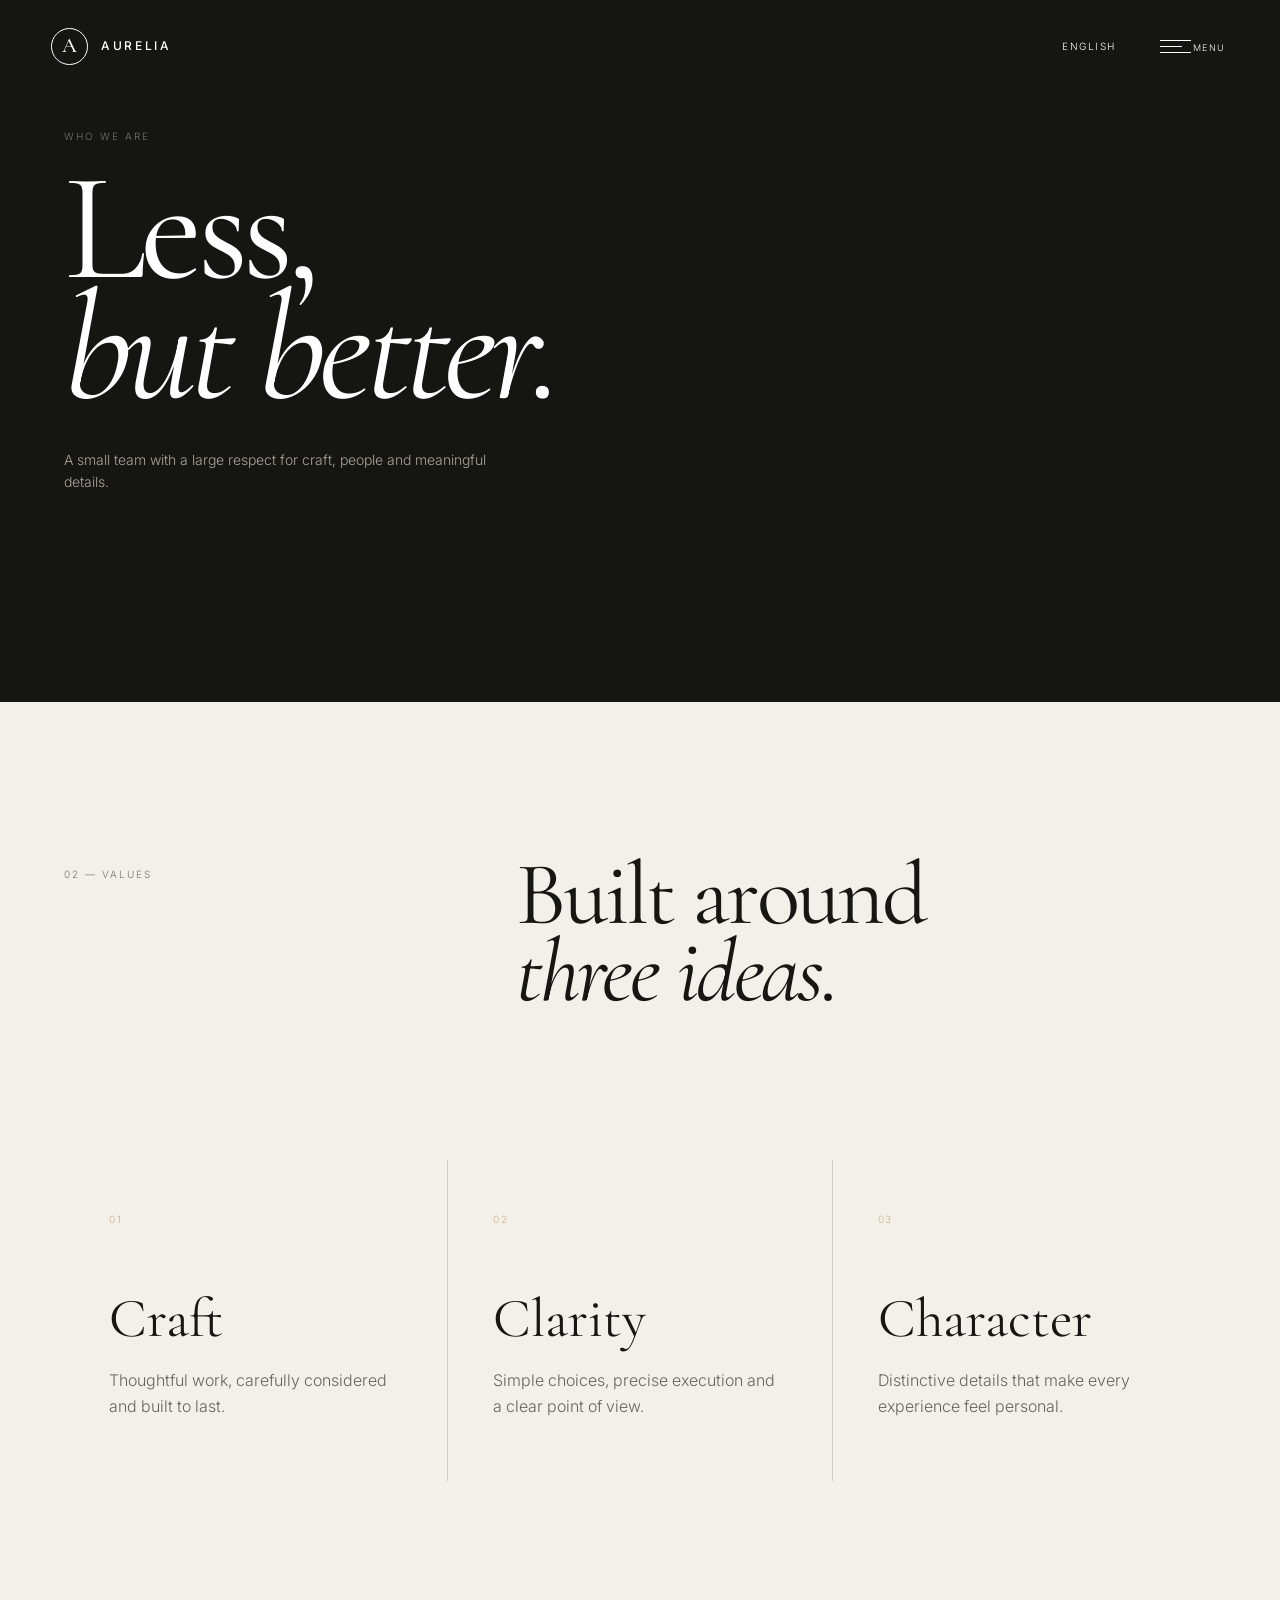
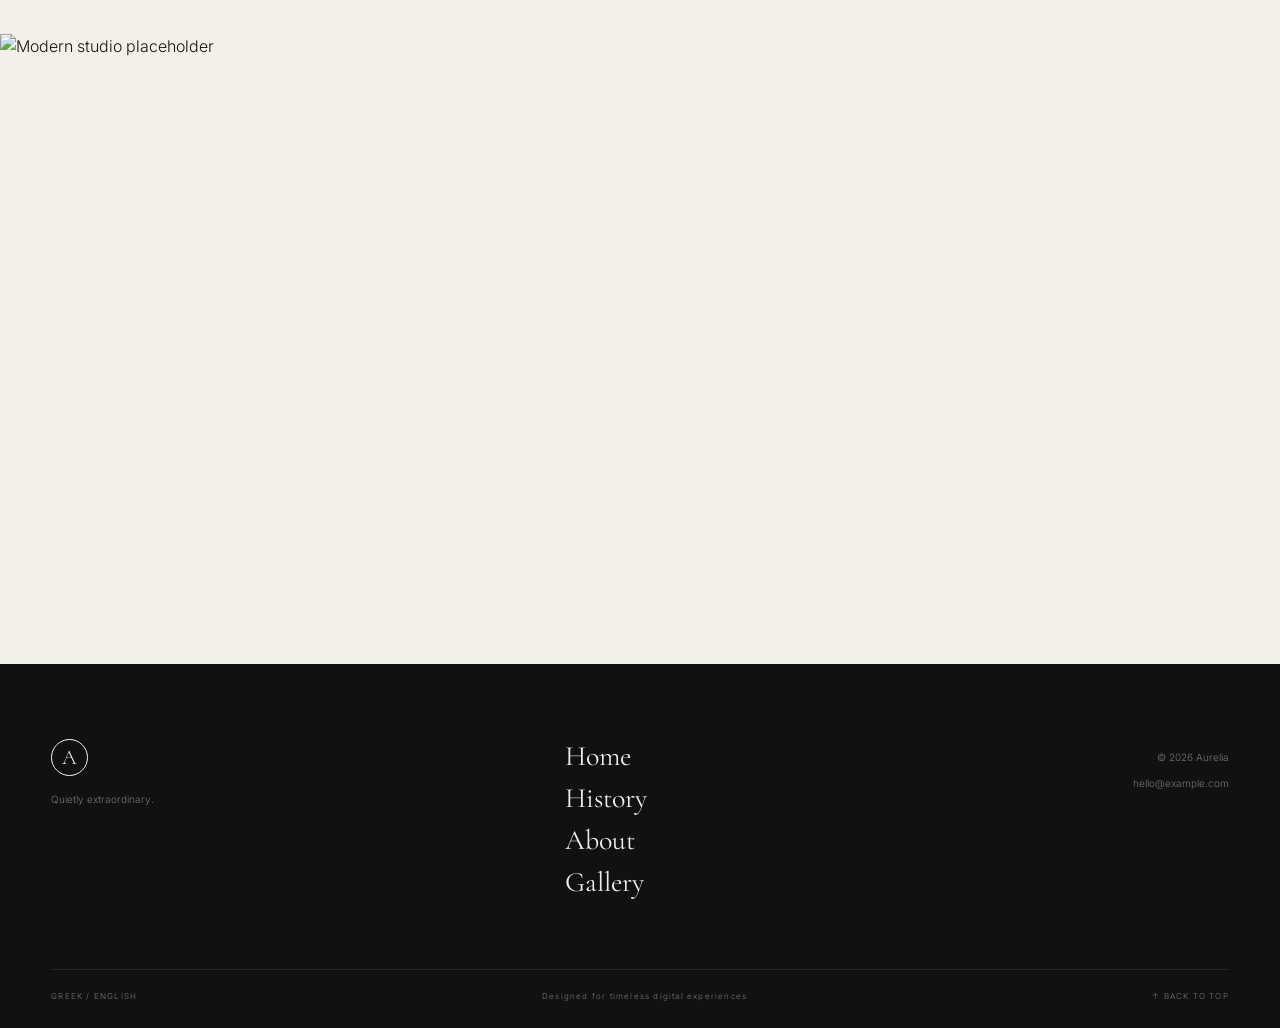
==== about.html @ 63023367 "aa" ====
<!DOCTYPE html>
<html lang="en">
<head>
<meta charset="UTF-8"><meta name="viewport" content="width=device-width, initial-scale=1.0">
<title>Aurelia — About</title>
<link rel="preconnect" href="https://fonts.googleapis.com"><link rel="preconnect" href="https://fonts.gstatic.com" crossorigin>
<link href="https://fonts.googleapis.com/css2?family=Cormorant+Garamond:wght@400;500;600&family=Inter:wght@300;400;500;600&display=swap" rel="stylesheet">
<link rel="stylesheet" href="assets/css/style.css">
</head>
<body>
<header class="site-header"><a class="brand" href="index.html"><span class="brand-mark">A</span><span class="brand-name">AURELIA</span></a><div class="header-actions"><button class="language-switch" type="button"><span>ENGLISH</span><span>ΕΛΛΗΝΙΚΑ</span></button><button class="menu-toggle" type="button" aria-expanded="false" aria-controls="site-menu"><span></span><span></span><span></span><em>MENU</em></button></div></header>
<nav class="site-menu" id="site-menu" aria-hidden="true"><div class="menu-inner"><p class="menu-eyebrow">Explore Aurelia</p><a class="menu-link" href="index.html"><span>01</span>Home</a><a class="menu-link" href="history.html"><span>02</span>History</a><a class="menu-link active" href="about.html"><span>03</span>About</a><a class="menu-link" href="gallery.html"><span>04</span>Gallery</a></div></nav>
<main>
<section class="page-hero section-dark"><div class="container reveal"><p class="eyebrow">WHO WE ARE</p><h1>Less,<br><i>but better.</i></h1><p class="hero-copy">A small team with a large respect for craft, people and meaningful details.</p></div></section>
<section class="about-grid section-light"><div class="container"><div class="split reveal"><p class="section-number">02 — VALUES</p><div><h2>Built around<br><i>three ideas.</i></h2></div></div><div class="value-grid"><article class="value-card reveal"><span>01</span><h3>Craft</h3><p>Thoughtful work, carefully considered and built to last.</p></article><article class="value-card reveal"><span>02</span><h3>Clarity</h3><p>Simple choices, precise execution and a clear point of view.</p></article><article class="value-card reveal"><span>03</span><h3>Character</h3><p>Distinctive details that make every experience feel personal.</p></article></div></div></section>
<section class="image-band"><img src="https://images.unsplash.com/photo-1497366811353-6870744d04b2?auto=format&fit=crop&w=2000&q=85" alt="Modern studio placeholder"></section>
</main>
<footer class="site-footer"><div class="footer-top"><div><span class="brand-mark">A</span><p>Quietly extraordinary.</p></div><div class="footer-nav"><a href="index.html">Home</a><a href="history.html">History</a><a href="about.html">About</a><a href="gallery.html">Gallery</a></div><div class="footer-meta"><p>© 2026 Aurelia</p><p>hello@example.com</p></div></div><div class="footer-bottom"><span>GREEK / ENGLISH</span><span>Designed for timeless digital experiences</span><span>↑ BACK TO TOP</span></div></footer>
<script src="assets/js/main.js"></script></body></html>
---- assets/css/style.css ----
:root{
  --ink:#171613; --paper:#f3f0e9; --muted:#77736a; --line:rgba(23,22,19,.16);
  --dark:#151512; --accent:#c9b38a; --serif:"Cormorant Garamond",Georgia,serif; --sans:"Inter",Arial,sans-serif;
  --max:1440px; --header:92px;
}
*{box-sizing:border-box} html{scroll-behavior:smooth} body{margin:0;background:var(--paper);color:var(--ink);font-family:var(--sans);font-weight:300;line-height:1.6}
a{color:inherit;text-decoration:none} button{font:inherit;color:inherit;background:none;border:0;cursor:pointer}
img{display:block;width:100%;height:100%;object-fit:cover}.container{width:min(calc(100% - 10vw),var(--max));margin:auto}.narrow{max-width:850px}
.site-header{position:fixed;z-index:100;top:0;left:0;width:100%;height:var(--header);display:flex;align-items:center;justify-content:space-between;padding:0 4vw;color:#fff;mix-blend-mode:normal;transition:.4s}
.site-header.scrolled{background:rgba(21,21,18,.9);backdrop-filter:blur(14px)}
.brand{display:flex;align-items:center;gap:13px;letter-spacing:.22em;font-size:12px;font-weight:500}.brand-mark{width:37px;height:37px;border:1px solid currentColor;border-radius:50%;display:grid;place-items:center;font-family:var(--serif);font-size:21px;letter-spacing:0}
.header-actions{display:flex;align-items:center;gap:32px}.language-switch{font-size:10px;letter-spacing:.15em;position:relative}.language-switch span:last-child{display:none}.language-switch.gr span:first-child{display:none}.language-switch.gr span:last-child{display:inline}
.menu-toggle{position:relative;width:75px;height:38px;display:flex;flex-direction:column;justify-content:center;gap:5px}.menu-toggle span{display:block;width:31px;height:1px;background:currentColor;transition:.3s}.menu-toggle span:nth-child(2){width:22px}.menu-toggle em{font-style:normal;font-size:9px;letter-spacing:.16em;position:absolute;left:39px;top:14px}
.menu-toggle.open span:nth-child(1){transform:translateY(6px) rotate(45deg)}.menu-toggle.open span:nth-child(2){opacity:0}.menu-toggle.open span:nth-child(3){transform:translateY(-6px) rotate(-45deg)}
.site-menu{position:fixed;z-index:90;inset:0;background:var(--dark);color:#fff;display:grid;align-items:center;clip-path:circle(0 at calc(100% - 70px) 45px);transition:clip-path .75s cubic-bezier(.77,0,.18,1);pointer-events:none}.site-menu.open{clip-path:circle(150% at calc(100% - 70px) 45px);pointer-events:auto}
.menu-inner{width:min(800px,80vw);margin:auto}.menu-eyebrow,.eyebrow,.section-number{font-size:10px;letter-spacing:.2em;color:var(--muted)}.menu-eyebrow{color:var(--accent);margin-bottom:35px}.menu-link{display:flex;gap:30px;align-items:baseline;font:500 clamp(50px,8vw,105px)/.9 var(--serif);padding:11px 0;border-bottom:1px solid rgba(255,255,255,.1);transition:.3s}.menu-link span{font:300 10px var(--sans);color:var(--accent)}.menu-link:hover{padding-left:20px;color:var(--accent)}
.section-dark{background:var(--dark);color:#fff}.hero{min-height:100svh;display:grid;place-items:center;position:relative;overflow:hidden}.hero-content{width:min(900px,80vw);position:relative;z-index:2;margin-top:5vh}.hero h1,.page-hero h1{font:400 clamp(78px,12vw,175px)/.78 var(--serif);letter-spacing:-.04em;margin:25px 0 40px}.hero h1 i,.page-hero h1 i,h2 i{font-weight:400}.hero-copy{max-width:430px;color:#aaa69c;font-size:14px;margin-bottom:30px}.hero-orbit{position:absolute;width:min(65vw,850px);height:min(65vw,850px);border:1px solid rgba(201,179,138,.25);border-radius:50%;right:-15%;top:12%;animation:spin 30s linear infinite}.hero-orbit:after{content:"";position:absolute;width:10px;height:10px;border-radius:50%;background:var(--accent);top:8%;left:13%;box-shadow:0 0 35px 8px rgba(201,179,138,.3)}@keyframes spin{to{transform:rotate(360deg)}}
.line-link{display:inline-flex;gap:35px;align-items:center;border-bottom:1px solid rgba(255,255,255,.4);padding-bottom:10px;font-size:11px;letter-spacing:.1em}.line-link span{font-size:17px}.hero-number{position:absolute;right:4vw;bottom:7vh;font-size:10px;letter-spacing:.12em}.hero-number span{color:#777;margin-left:5px}.scroll-indicator{position:absolute;left:4vw;bottom:7vh;font-size:8px;letter-spacing:.18em;color:#777;display:flex;align-items:center;gap:15px}.scroll-indicator span{width:45px;height:1px;background:#777}
.section-light{background:var(--paper)}.statement{padding:17vw 0}.split{display:grid;grid-template-columns:1fr 2fr;gap:8vw}.split h2{font:400 clamp(55px,7vw,105px)/.86 var(--serif);letter-spacing:-.03em;margin:0 0 35px}.lead{font-size:17px;max-width:590px;color:#68645c}.image-story{min-height:100vh;position:relative;background:#ddd}.story-image{height:100vh}.story-card{position:absolute;left:10vw;bottom:9vh;background:var(--paper);padding:55px;width:min(450px,80vw)}.story-card h2{font:400 65px/.82 var(--serif);margin:20px 0}.story-card p:not(.eyebrow){color:#68645c;font-size:13px;margin-bottom:30px}.story-card .line-link{color:var(--ink);border-color:var(--ink)}
.quote-section{padding:16vw 0}.quote-mark{font:100px/.5 var(--serif);color:var(--accent);margin:0}.quote-section blockquote{font:400 clamp(38px,5vw,70px)/1.05 var(--serif);margin:30px 0}.quote-credit{font-size:9px;letter-spacing:.2em;color:#888}
.page-hero{min-height:78vh;display:flex;align-items:end;padding:0 0 10vh}.page-hero .hero-copy{margin:0}.timeline-section,.about-grid,.gallery-section{padding:12vw 0}.timeline{margin-top:10vw;border-top:1px solid var(--line)}.timeline-item{display:grid;grid-template-columns:1fr 2fr;padding:45px 0;border-bottom:1px solid var(--line)}.timeline-item>span{font:500 14px var(--sans);letter-spacing:.1em}.timeline-item h3{font:400 45px var(--serif);margin:0 0 10px}.timeline-item p{max-width:500px;color:#68645c;margin:0}.value-grid{display:grid;grid-template-columns:repeat(3,1fr);gap:1px;background:var(--line);margin-top:9vw}.value-card{background:var(--paper);padding:45px;min-height:300px}.value-card span{font-size:10px;color:var(--accent);letter-spacing:.15em}.value-card h3{font:400 55px var(--serif);margin:55px 0 15px}.value-card p{color:#68645c}.image-band{height:70vh}.gallery-grid{display:grid;grid-template-columns:1fr 1fr;gap:7vw 3vw}.gallery-item{margin:0}.gallery-item img{height:55vh;transition:transform .8s cubic-bezier(.2,.7,.2,1)}.gallery-item.large img,.gallery-item.wide img{height:75vh}.gallery-item:hover img{transform:scale(1.025)}.gallery-item figcaption{font-size:9px;letter-spacing:.16em;margin-top:15px;color:#777}
.site-footer{background:#11110f;color:#eee;padding:75px 4vw 25px}.footer-top{display:grid;grid-template-columns:1.5fr 1fr 1fr;gap:5vw;padding-bottom:70px}.footer-top .brand-mark{margin-bottom:15px}.footer-top p,.footer-meta p{font-size:10px;color:#777}.footer-nav{display:flex;flex-direction:column;gap:8px;font:400 28px var(--serif)}.footer-nav a:hover{color:var(--accent)}.footer-meta{text-align:right}.footer-bottom{border-top:1px solid #292926;padding-top:20px;display:flex;justify-content:space-between;font-size:8px;letter-spacing:.15em;color:#777}
.reveal{opacity:0;transform:translateY(45px);transition:opacity .9s ease,transform .9s cubic-bezier(.2,.7,.2,1)}.reveal.visible{opacity:1;transform:none}.parallax img{transform:scale(1.06);transition:transform .1s linear}
@media(max-width:900px){.container{width:min(88%,var(--max))}.split{grid-template-columns:1fr;gap:35px}.hero h1,.page-hero h1{font-size:clamp(72px,15vw,120px)}.value-grid{grid-template-columns:1fr}.value-card{min-height:auto}.gallery-grid{gap:45px 15px}.gallery-item img,.gallery-item.large img,.gallery-item.wide img{height:48vh}.footer-top{grid-template-columns:1fr 1fr}.footer-meta{text-align:left}.footer-bottom{flex-wrap:wrap;gap:15px}}
@media(max-width:600px){:root{--header:76px}.site-header{padding:0 6vw}.brand-name{font-size:10px}.header-actions{gap:12px}.language-switch{font-size:8px}.menu-toggle{width:65px}.menu-link{font-size:54px}.menu-inner{width:82vw}.hero-content{width:84vw}.hero h1{font-size:22vw}.hero-copy{font-size:13px}.hero-number{right:6vw}.scroll-indicator{left:6vw}.statement,.timeline-section,.about-grid,.gallery-section{padding:24vw 0}.story-card{left:6vw;bottom:6vh;padding:35px;width:88vw}.story-card h2{font-size:52px}.story-image{height:75vh}.page-hero{min-height:72vh;padding-bottom:13vh}.timeline-item{grid-template-columns:1fr;gap:18px;padding:35px 0}.timeline-item h3{font-size:38px}.value-card{padding:35px}.value-card h3{margin-top:35px}.image-band{height:55vh}.gallery-grid{grid-template-columns:1fr}.gallery-item img,.gallery-item.large img,.gallery-item.wide img{height:60vh}.footer-top{grid-template-columns:1fr;gap:45px;padding-bottom:45px}.footer-meta{text-align:left}.footer-bottom{display:grid;gap:12px}.site-footer{padding:55px 6vw 25px}}
@media(prefers-reduced-motion:reduce){*,*:before,*:after{scroll-behavior:auto!important;animation:none!important;transition:none!important}.reveal{opacity:1;transform:none}}
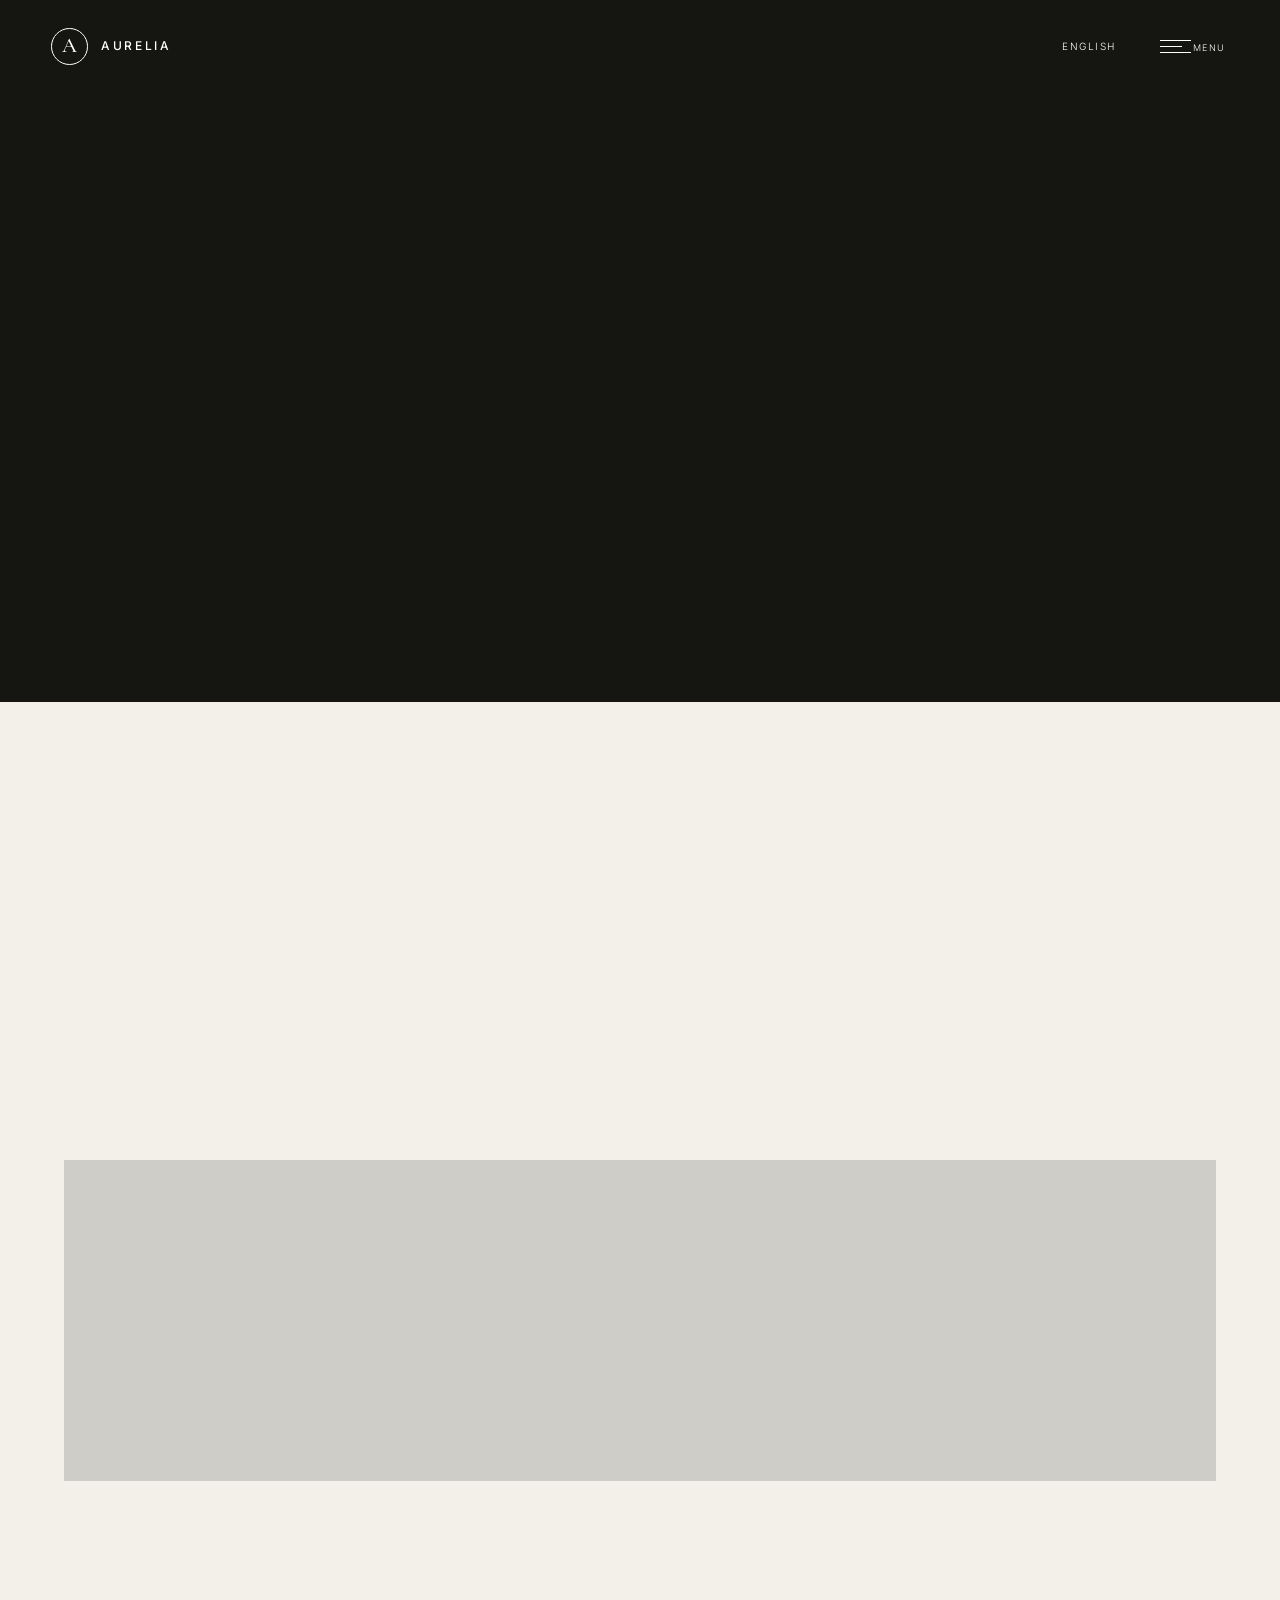
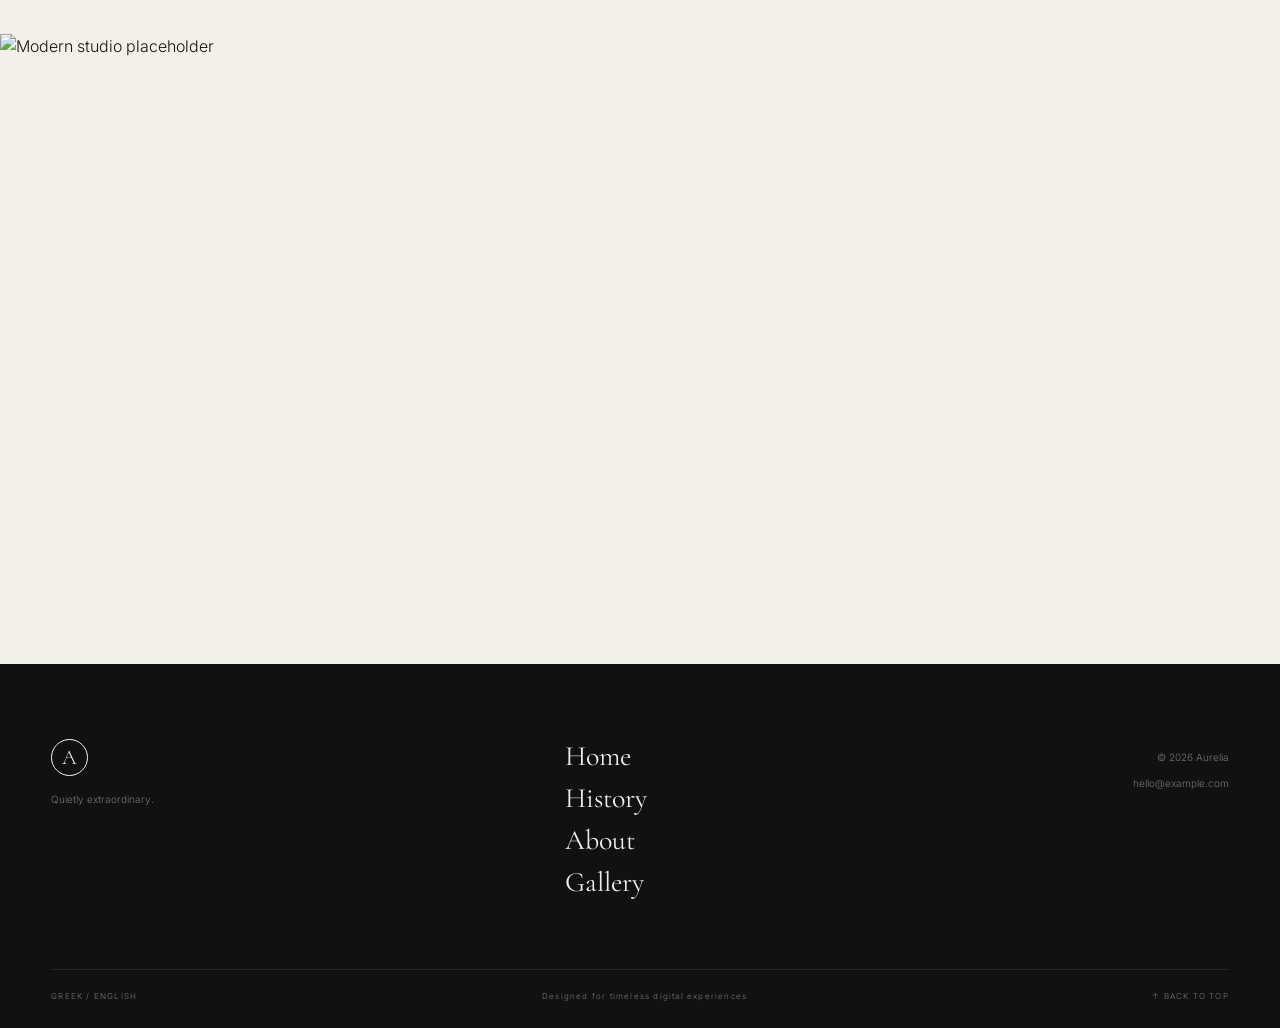
==== commit 3b5f171c: "geoloc geoloc" ====
--- a/about.html
+++ b/about.html
@@ -1,19 +1,20 @@
 <!DOCTYPE html>
+
 <html lang="en">
 <head>
-<meta charset="UTF-8"><meta name="viewport" content="width=device-width, initial-scale=1.0">
-<title>Aurelia — About</title>
-<link rel="preconnect" href="https://fonts.googleapis.com"><link rel="preconnect" href="https://fonts.gstatic.com" crossorigin>
-<link href="https://fonts.googleapis.com/css2?family=Cormorant+Garamond:wght@400;500;600&family=Inter:wght@300;400;500;600&display=swap" rel="stylesheet">
-<link rel="stylesheet" href="assets/css/style.css">
+<meta charset="utf-8"/><meta content="width=device-width, initial-scale=1.0" name="viewport"/>
+<title data-i18n-title="pageTitle">Aurelia — About</title>
+<link href="https://fonts.googleapis.com" rel="preconnect"/><link crossorigin="" href="https://fonts.gstatic.com" rel="preconnect"/>
+<link href="https://fonts.googleapis.com/css2?family=Cormorant+Garamond:wght@400;500;600&amp;family=Inter:wght@300;400;500;600&amp;display=swap" rel="stylesheet"/>
+<link href="assets/css/style.css" rel="stylesheet"/>
 </head>
 <body>
-<header class="site-header"><a class="brand" href="index.html"><span class="brand-mark">A</span><span class="brand-name">AURELIA</span></a><div class="header-actions"><button class="language-switch" type="button"><span>ENGLISH</span><span>ΕΛΛΗΝΙΚΑ</span></button><button class="menu-toggle" type="button" aria-expanded="false" aria-controls="site-menu"><span></span><span></span><span></span><em>MENU</em></button></div></header>
-<nav class="site-menu" id="site-menu" aria-hidden="true"><div class="menu-inner"><p class="menu-eyebrow">Explore Aurelia</p><a class="menu-link" href="index.html"><span>01</span>Home</a><a class="menu-link" href="history.html"><span>02</span>History</a><a class="menu-link active" href="about.html"><span>03</span>About</a><a class="menu-link" href="gallery.html"><span>04</span>Gallery</a></div></nav>
+<header class="site-header"><a class="brand" data-i18n-aria="brandHome" href="index.html"><span class="brand-mark">A</span><span class="brand-name">AURELIA</span></a><div class="header-actions"><button class="language-switch" data-i18n-aria="switchLanguage" type="button"><span>ENGLISH</span><span>ΕΛΛΗΝΙΚΑ</span></button><button aria-controls="site-menu" aria-expanded="false" class="menu-toggle" type="button"><span></span><span></span><span></span><em data-i18n="menu">MENU</em></button></div></header>
+<nav aria-hidden="true" class="site-menu" id="site-menu"><div class="menu-inner"><p class="menu-eyebrow" data-i18n="menuEyebrow">Explore Aurelia</p><a class="menu-link" href="index.html"><span>01</span>Home</a><a class="menu-link" href="history.html"><span>02</span>History</a><a class="menu-link active" href="about.html"><span>03</span>About</a><a class="menu-link" href="gallery.html"><span>04</span>Gallery</a></div></nav>
 <main>
-<section class="page-hero section-dark"><div class="container reveal"><p class="eyebrow">WHO WE ARE</p><h1>Less,<br><i>but better.</i></h1><p class="hero-copy">A small team with a large respect for craft, people and meaningful details.</p></div></section>
-<section class="about-grid section-light"><div class="container"><div class="split reveal"><p class="section-number">02 — VALUES</p><div><h2>Built around<br><i>three ideas.</i></h2></div></div><div class="value-grid"><article class="value-card reveal"><span>01</span><h3>Craft</h3><p>Thoughtful work, carefully considered and built to last.</p></article><article class="value-card reveal"><span>02</span><h3>Clarity</h3><p>Simple choices, precise execution and a clear point of view.</p></article><article class="value-card reveal"><span>03</span><h3>Character</h3><p>Distinctive details that make every experience feel personal.</p></article></div></div></section>
-<section class="image-band"><img src="https://images.unsplash.com/photo-1497366811353-6870744d04b2?auto=format&fit=crop&w=2000&q=85" alt="Modern studio placeholder"></section>
+<section class="page-hero section-dark"><div class="container reveal"><p class="eyebrow" data-i18n="aboutEyebrow">WHO WE ARE</p><h1 data-i18n="aboutTitle">Less,<br/><i>but better.</i></h1><p class="hero-copy" data-i18n="aboutCopy">A small team with a large respect for craft, people and meaningful details.</p></div></section>
+<section class="about-grid section-light"><div class="container"><div class="split reveal"><p class="section-number" data-i18n="valuesLabel">02 — VALUES</p><div><h2 data-i18n="valuesTitle">Built around<br/><i>three ideas.</i></h2></div></div><div class="value-grid"><article class="value-card reveal"><span>01</span><h3 data-i18n="craft">Craft</h3><p data-i18n="craftCopy">Thoughtful work, carefully considered and built to last.</p></article><article class="value-card reveal"><span>02</span><h3 data-i18n="clarity">Clarity</h3><p data-i18n="clarityCopy">Simple choices, precise execution and a clear point of view.</p></article><article class="value-card reveal"><span>03</span><h3 data-i18n="character">Character</h3><p data-i18n="characterCopy">Distinctive details that make every experience feel personal.</p></article></div></div></section>
+<section class="image-band"><img alt="Modern studio placeholder" data-i18n-alt="Modern studio placeholder" src="https://images.unsplash.com/photo-1497366811353-6870744d04b2?auto=format&amp;fit=crop&amp;w=2000&amp;q=85"/></section>
 </main>
-<footer class="site-footer"><div class="footer-top"><div><span class="brand-mark">A</span><p>Quietly extraordinary.</p></div><div class="footer-nav"><a href="index.html">Home</a><a href="history.html">History</a><a href="about.html">About</a><a href="gallery.html">Gallery</a></div><div class="footer-meta"><p>© 2026 Aurelia</p><p>hello@example.com</p></div></div><div class="footer-bottom"><span>GREEK / ENGLISH</span><span>Designed for timeless digital experiences</span><span>↑ BACK TO TOP</span></div></footer>
-<script src="assets/js/main.js"></script></body></html>
+<footer class="site-footer"><div class="footer-top"><div><span class="brand-mark">A</span><p data-i18n="quietlyExtraordinary">Quietly extraordinary.</p></div><div class="footer-nav"><a data-i18n="home" href="index.html">Home</a><a data-i18n="history" href="history.html">History</a><a data-i18n="about" href="about.html">About</a><a data-i18n="gallery" href="gallery.html">Gallery</a></div><div class="footer-meta"><p data-i18n="copyright">© 2026 Aurelia</p><p data-i18n="email">hello@example.com</p></div></div><div class="footer-bottom"><span data-i18n="languageFooter">GREEK / ENGLISH</span><span data-i18n="footerTagline">Designed for timeless digital experiences</span><span data-i18n="backTop">↑ BACK TO TOP</span></div></footer>
+<script src="assets/js/main.js?v=2"></script></body></html>
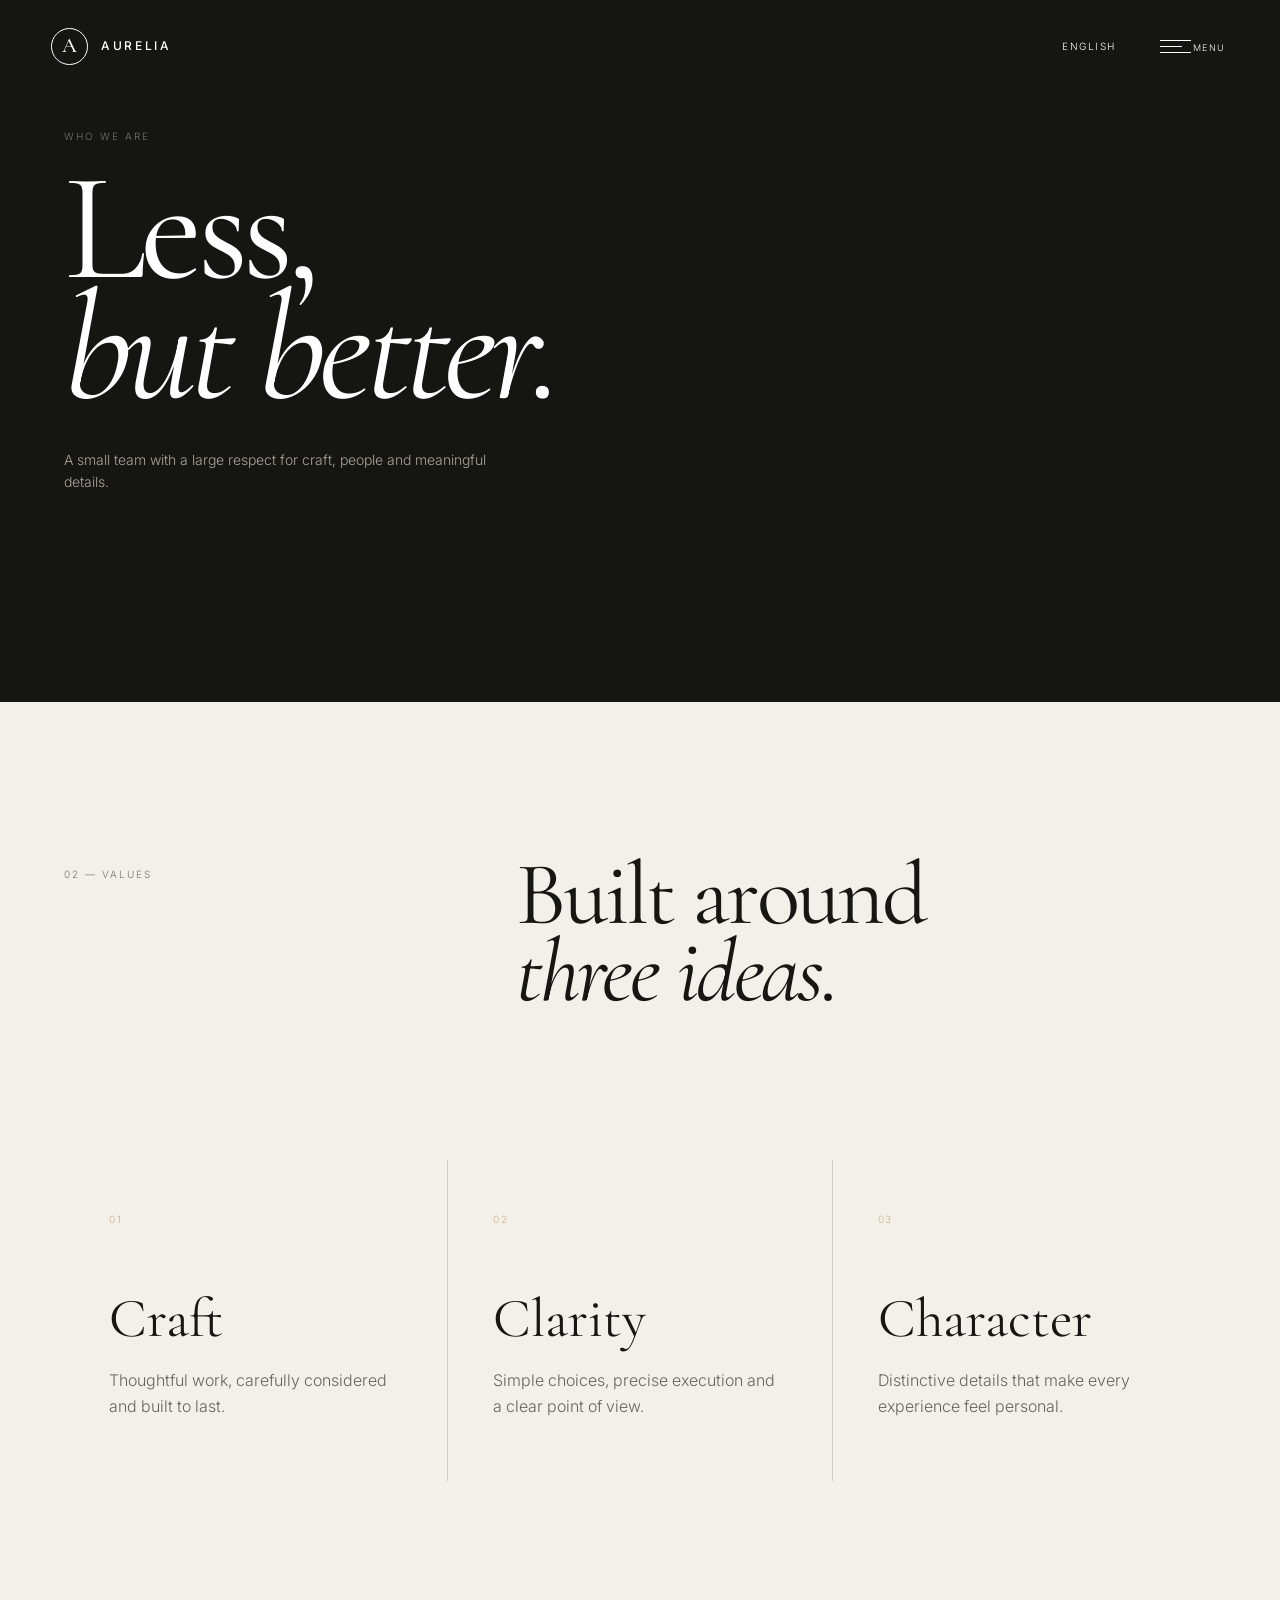
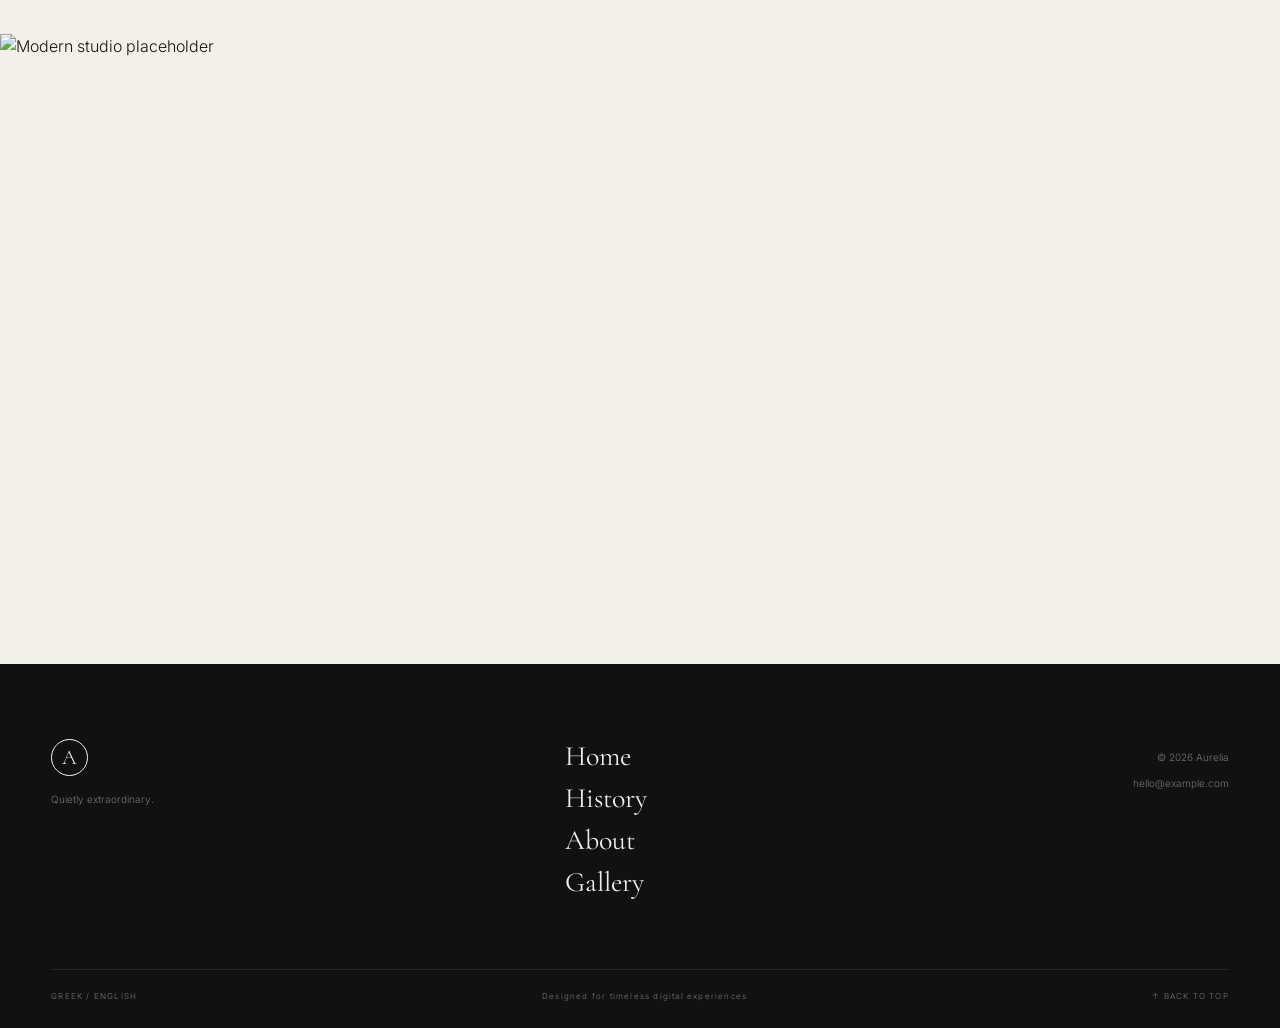
==== commit 357eca8d: "v3 v3" ====
--- a/about.html
+++ b/about.html
@@ -7,14 +7,34 @@
 <link href="https://fonts.googleapis.com" rel="preconnect"/><link crossorigin="" href="https://fonts.gstatic.com" rel="preconnect"/>
 <link href="https://fonts.googleapis.com/css2?family=Cormorant+Garamond:wght@400;500;600&amp;family=Inter:wght@300;400;500;600&amp;display=swap" rel="stylesheet"/>
 <link href="assets/css/style.css" rel="stylesheet"/>
+<style id="aurelia-language-pending-style">
+html.language-pending body { visibility: hidden; }
+</style>
+<script>
+(function () {
+  try {
+    var manual = localStorage.getItem('aurelia-language-manual-v4');
+    var geo = localStorage.getItem('aurelia-language-geo-v2');
+    if (manual === 'el' || manual === 'en') {
+      document.documentElement.lang = manual;
+    } else if (geo === 'el' || geo === 'en') {
+      document.documentElement.lang = geo;
+    } else {
+      document.documentElement.classList.add('language-pending');
+    }
+  } catch (e) {
+    document.documentElement.classList.add('language-pending');
+  }
+})();
+</script>
 </head>
 <body>
 <header class="site-header"><a class="brand" data-i18n-aria="brandHome" href="index.html"><span class="brand-mark">A</span><span class="brand-name">AURELIA</span></a><div class="header-actions"><button class="language-switch" data-i18n-aria="switchLanguage" type="button"><span>ENGLISH</span><span>ΕΛΛΗΝΙΚΑ</span></button><button aria-controls="site-menu" aria-expanded="false" class="menu-toggle" type="button"><span></span><span></span><span></span><em data-i18n="menu">MENU</em></button></div></header>
-<nav aria-hidden="true" class="site-menu" id="site-menu"><div class="menu-inner"><p class="menu-eyebrow" data-i18n="menuEyebrow">Explore Aurelia</p><a class="menu-link" href="index.html"><span>01</span>Home</a><a class="menu-link" href="history.html"><span>02</span>History</a><a class="menu-link active" href="about.html"><span>03</span>About</a><a class="menu-link" href="gallery.html"><span>04</span>Gallery</a></div></nav>
+<nav aria-hidden="true" class="site-menu" id="site-menu"><div class="menu-inner"><p class="menu-eyebrow" data-i18n="menuEyebrow">Explore Aurelia</p><a class="menu-link" href="index.html"><span>01</span><span data-i18n="home">Home</span></a><a class="menu-link" href="history.html"><span>02</span><span data-i18n="history">History</span></a><a class="menu-link active" href="about.html"><span>03</span><span data-i18n="about">About</span></a><a class="menu-link" href="gallery.html"><span>04</span><span data-i18n="gallery">Gallery</span></a></div></nav>
 <main>
 <section class="page-hero section-dark"><div class="container reveal"><p class="eyebrow" data-i18n="aboutEyebrow">WHO WE ARE</p><h1 data-i18n="aboutTitle">Less,<br/><i>but better.</i></h1><p class="hero-copy" data-i18n="aboutCopy">A small team with a large respect for craft, people and meaningful details.</p></div></section>
 <section class="about-grid section-light"><div class="container"><div class="split reveal"><p class="section-number" data-i18n="valuesLabel">02 — VALUES</p><div><h2 data-i18n="valuesTitle">Built around<br/><i>three ideas.</i></h2></div></div><div class="value-grid"><article class="value-card reveal"><span>01</span><h3 data-i18n="craft">Craft</h3><p data-i18n="craftCopy">Thoughtful work, carefully considered and built to last.</p></article><article class="value-card reveal"><span>02</span><h3 data-i18n="clarity">Clarity</h3><p data-i18n="clarityCopy">Simple choices, precise execution and a clear point of view.</p></article><article class="value-card reveal"><span>03</span><h3 data-i18n="character">Character</h3><p data-i18n="characterCopy">Distinctive details that make every experience feel personal.</p></article></div></div></section>
 <section class="image-band"><img alt="Modern studio placeholder" data-i18n-alt="Modern studio placeholder" src="https://images.unsplash.com/photo-1497366811353-6870744d04b2?auto=format&amp;fit=crop&amp;w=2000&amp;q=85"/></section>
 </main>
 <footer class="site-footer"><div class="footer-top"><div><span class="brand-mark">A</span><p data-i18n="quietlyExtraordinary">Quietly extraordinary.</p></div><div class="footer-nav"><a data-i18n="home" href="index.html">Home</a><a data-i18n="history" href="history.html">History</a><a data-i18n="about" href="about.html">About</a><a data-i18n="gallery" href="gallery.html">Gallery</a></div><div class="footer-meta"><p data-i18n="copyright">© 2026 Aurelia</p><p data-i18n="email">hello@example.com</p></div></div><div class="footer-bottom"><span data-i18n="languageFooter">GREEK / ENGLISH</span><span data-i18n="footerTagline">Designed for timeless digital experiences</span><span data-i18n="backTop">↑ BACK TO TOP</span></div></footer>
-<script src="assets/js/main.js?v=2"></script></body></html>
+<script src="assets/js/main.js?v=4"></script></body></html>
--- a/assets/css/style.css
+++ b/assets/css/style.css
@@ -4,7 +4,7 @@
   --max:1440px; --header:92px;
 }
 *{box-sizing:border-box} html{scroll-behavior:smooth} body{margin:0;background:var(--paper);color:var(--ink);font-family:var(--sans);font-weight:300;line-height:1.6}
-a{color:inherit;text-decoration:none} button{font:inherit;color:inherit;background:none;border:0;cursor:pointer}
+a{color:inherit;text-decoration:none} button{font:inherit;color:inherit;background:none;border:0;cursor:pointer} body.menu-open{overflow:hidden}
 img{display:block;width:100%;height:100%;object-fit:cover}.container{width:min(calc(100% - 10vw),var(--max));margin:auto}.narrow{max-width:850px}
 .site-header{position:fixed;z-index:100;top:0;left:0;width:100%;height:var(--header);display:flex;align-items:center;justify-content:space-between;padding:0 4vw;color:#fff;mix-blend-mode:normal;transition:.4s}
 .site-header.scrolled{background:rgba(21,21,18,.9);backdrop-filter:blur(14px)}
@@ -20,7 +20,7 @@
 .quote-section{padding:16vw 0}.quote-mark{font:100px/.5 var(--serif);color:var(--accent);margin:0}.quote-section blockquote{font:400 clamp(38px,5vw,70px)/1.05 var(--serif);margin:30px 0}.quote-credit{font-size:9px;letter-spacing:.2em;color:#888}
 .page-hero{min-height:78vh;display:flex;align-items:end;padding:0 0 10vh}.page-hero .hero-copy{margin:0}.timeline-section,.about-grid,.gallery-section{padding:12vw 0}.timeline{margin-top:10vw;border-top:1px solid var(--line)}.timeline-item{display:grid;grid-template-columns:1fr 2fr;padding:45px 0;border-bottom:1px solid var(--line)}.timeline-item>span{font:500 14px var(--sans);letter-spacing:.1em}.timeline-item h3{font:400 45px var(--serif);margin:0 0 10px}.timeline-item p{max-width:500px;color:#68645c;margin:0}.value-grid{display:grid;grid-template-columns:repeat(3,1fr);gap:1px;background:var(--line);margin-top:9vw}.value-card{background:var(--paper);padding:45px;min-height:300px}.value-card span{font-size:10px;color:var(--accent);letter-spacing:.15em}.value-card h3{font:400 55px var(--serif);margin:55px 0 15px}.value-card p{color:#68645c}.image-band{height:70vh}.gallery-grid{display:grid;grid-template-columns:1fr 1fr;gap:7vw 3vw}.gallery-item{margin:0}.gallery-item img{height:55vh;transition:transform .8s cubic-bezier(.2,.7,.2,1)}.gallery-item.large img,.gallery-item.wide img{height:75vh}.gallery-item:hover img{transform:scale(1.025)}.gallery-item figcaption{font-size:9px;letter-spacing:.16em;margin-top:15px;color:#777}
 .site-footer{background:#11110f;color:#eee;padding:75px 4vw 25px}.footer-top{display:grid;grid-template-columns:1.5fr 1fr 1fr;gap:5vw;padding-bottom:70px}.footer-top .brand-mark{margin-bottom:15px}.footer-top p,.footer-meta p{font-size:10px;color:#777}.footer-nav{display:flex;flex-direction:column;gap:8px;font:400 28px var(--serif)}.footer-nav a:hover{color:var(--accent)}.footer-meta{text-align:right}.footer-bottom{border-top:1px solid #292926;padding-top:20px;display:flex;justify-content:space-between;font-size:8px;letter-spacing:.15em;color:#777}
-.reveal{opacity:0;transform:translateY(45px);transition:opacity .9s ease,transform .9s cubic-bezier(.2,.7,.2,1)}.reveal.visible{opacity:1;transform:none}.parallax img{transform:scale(1.06);transition:transform .1s linear}
+.reveal{opacity:0;transform:translateY(45px);transition:opacity .9s ease,transform .9s cubic-bezier(.2,.7,.2,1)}.reveal.is-visible{opacity:1;transform:none}.parallax img{transform:scale(1.06);transition:transform .1s linear}
 @media(max-width:900px){.container{width:min(88%,var(--max))}.split{grid-template-columns:1fr;gap:35px}.hero h1,.page-hero h1{font-size:clamp(72px,15vw,120px)}.value-grid{grid-template-columns:1fr}.value-card{min-height:auto}.gallery-grid{gap:45px 15px}.gallery-item img,.gallery-item.large img,.gallery-item.wide img{height:48vh}.footer-top{grid-template-columns:1fr 1fr}.footer-meta{text-align:left}.footer-bottom{flex-wrap:wrap;gap:15px}}
 @media(max-width:600px){:root{--header:76px}.site-header{padding:0 6vw}.brand-name{font-size:10px}.header-actions{gap:12px}.language-switch{font-size:8px}.menu-toggle{width:65px}.menu-link{font-size:54px}.menu-inner{width:82vw}.hero-content{width:84vw}.hero h1{font-size:22vw}.hero-copy{font-size:13px}.hero-number{right:6vw}.scroll-indicator{left:6vw}.statement,.timeline-section,.about-grid,.gallery-section{padding:24vw 0}.story-card{left:6vw;bottom:6vh;padding:35px;width:88vw}.story-card h2{font-size:52px}.story-image{height:75vh}.page-hero{min-height:72vh;padding-bottom:13vh}.timeline-item{grid-template-columns:1fr;gap:18px;padding:35px 0}.timeline-item h3{font-size:38px}.value-card{padding:35px}.value-card h3{margin-top:35px}.image-band{height:55vh}.gallery-grid{grid-template-columns:1fr}.gallery-item img,.gallery-item.large img,.gallery-item.wide img{height:60vh}.footer-top{grid-template-columns:1fr;gap:45px;padding-bottom:45px}.footer-meta{text-align:left}.footer-bottom{display:grid;gap:12px}.site-footer{padding:55px 6vw 25px}}
 @media(prefers-reduced-motion:reduce){*,*:before,*:after{scroll-behavior:auto!important;animation:none!important;transition:none!important}.reveal{opacity:1;transform:none}}
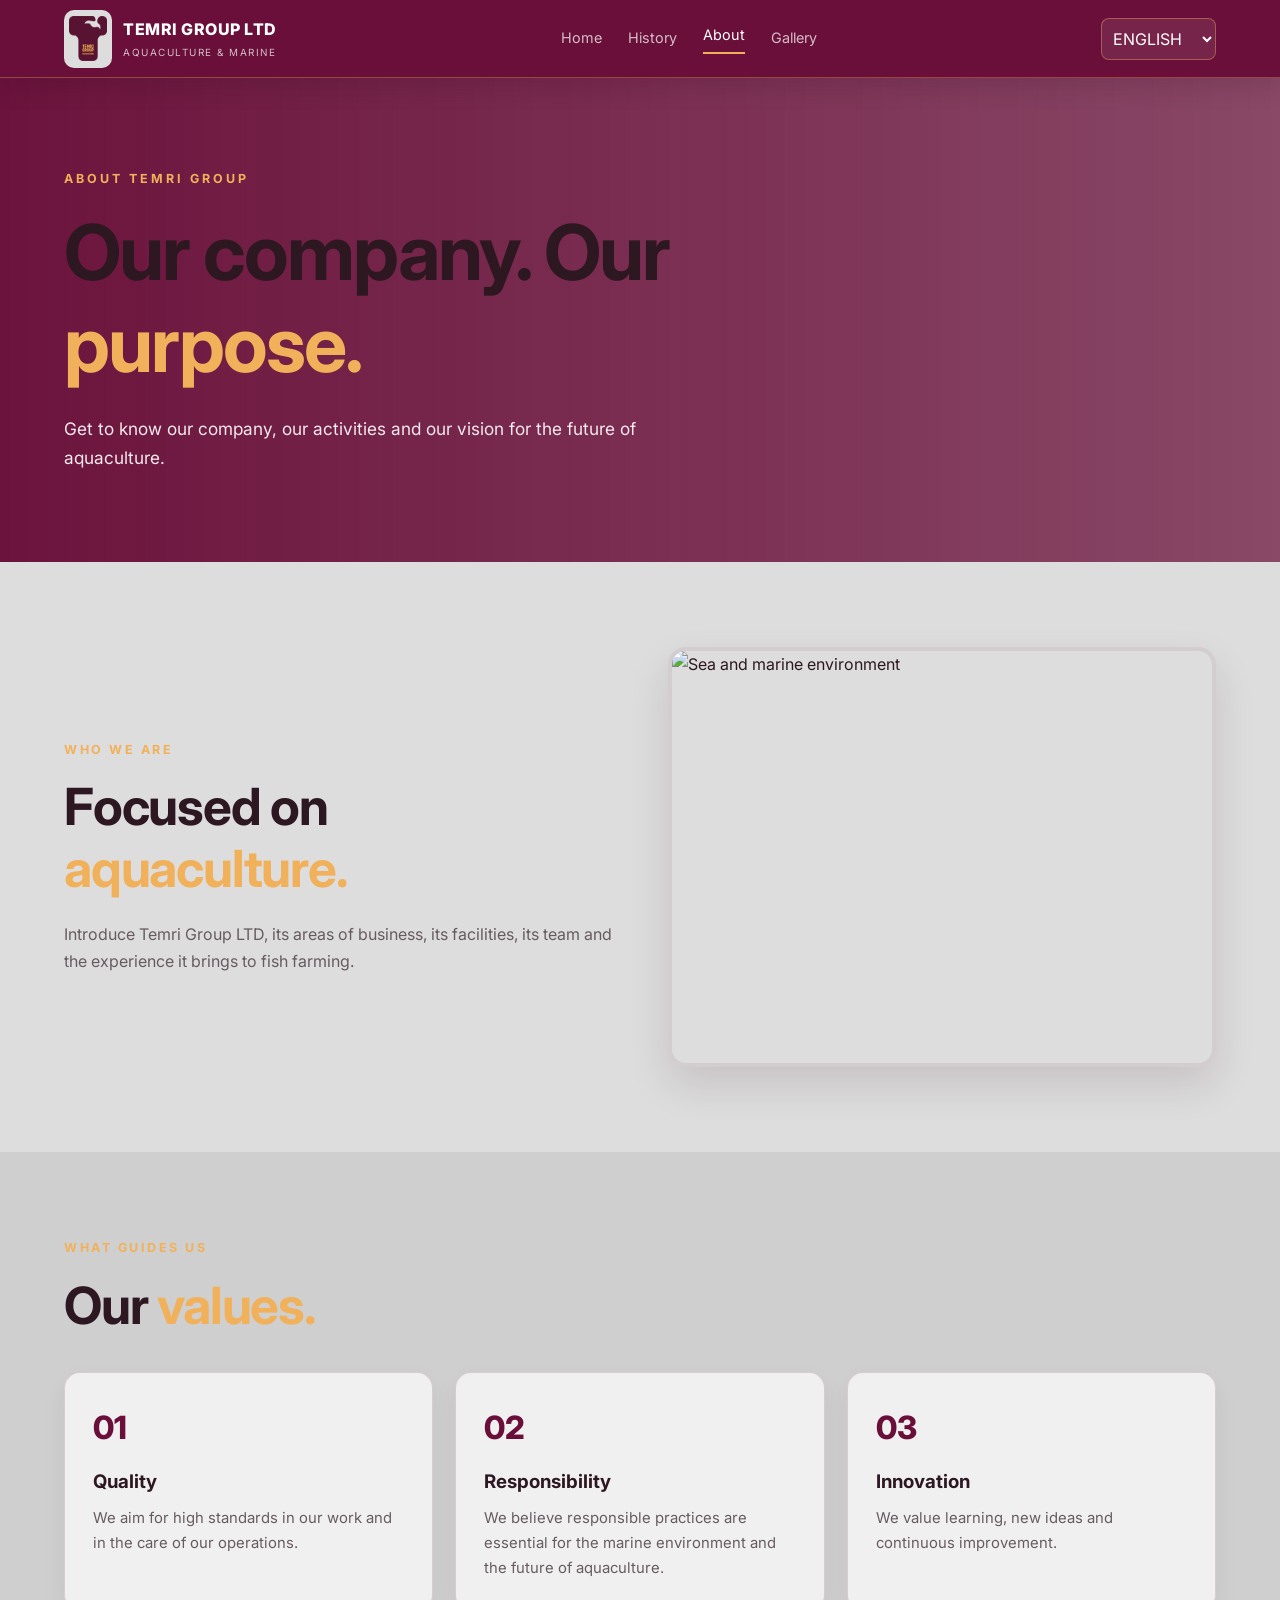
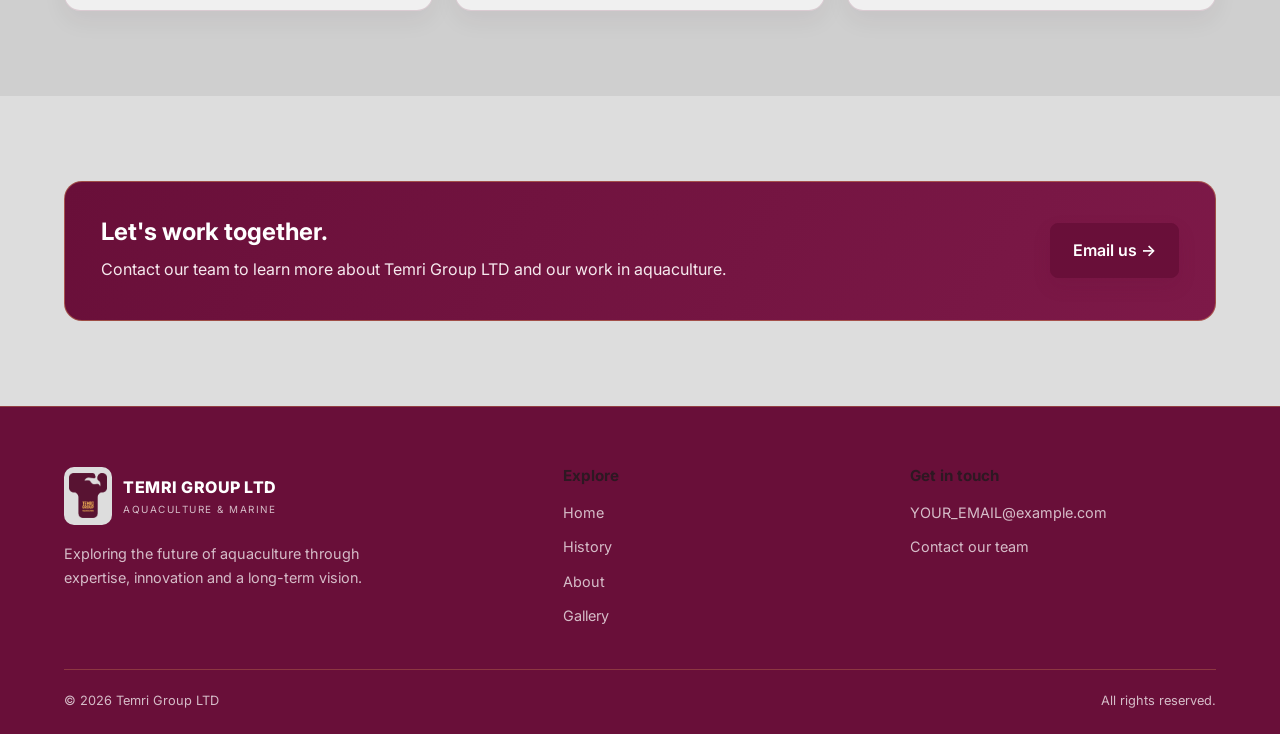
==== commit a42e13fb: "test 1" ====
--- a/about.html
+++ b/about.html
@@ -1,40 +1,193 @@
 <!DOCTYPE html>
-
 <html lang="en">
 <head>
-<meta charset="utf-8"/><meta content="width=device-width, initial-scale=1.0" name="viewport"/>
-<title data-i18n-title="pageTitle">Aurelia — About</title>
-<link href="https://fonts.googleapis.com" rel="preconnect"/><link crossorigin="" href="https://fonts.gstatic.com" rel="preconnect"/>
-<link href="https://fonts.googleapis.com/css2?family=Cormorant+Garamond:wght@400;500;600&amp;family=Inter:wght@300;400;500;600&amp;display=swap" rel="stylesheet"/>
-<link href="assets/css/style.css" rel="stylesheet"/>
-<style id="aurelia-language-pending-style">
-html.language-pending body { visibility: hidden; }
-</style>
-<script>
-(function () {
-  try {
-    var manual = localStorage.getItem('aurelia-language-manual-v4');
-    var geo = localStorage.getItem('aurelia-language-geo-v2');
-    if (manual === 'el' || manual === 'en') {
-      document.documentElement.lang = manual;
-    } else if (geo === 'el' || geo === 'en') {
-      document.documentElement.lang = geo;
-    } else {
-      document.documentElement.classList.add('language-pending');
-    }
-  } catch (e) {
-    document.documentElement.classList.add('language-pending');
-  }
-})();
-</script>
+  <meta charset="UTF-8">
+  <meta name="viewport" content="width=device-width, initial-scale=1">
+  <title>About Us | Temri Group LTD</title>
+  <link rel="stylesheet" href="css/style.css">
+  <link rel="stylesheet" href="css/theme_override.css">
+  <link href="https://fonts.googleapis.com/css2?family=Inter:wght@400;500;600;700;800&display=swap" rel="stylesheet">
 </head>
 <body>
-<header class="site-header"><a class="brand" data-i18n-aria="brandHome" href="index.html"><span class="brand-mark">A</span><span class="brand-name">AURELIA</span></a><div class="header-actions"><button class="language-switch" data-i18n-aria="switchLanguage" type="button"><span>ENGLISH</span><span>ΕΛΛΗΝΙΚΑ</span></button><button aria-controls="site-menu" aria-expanded="false" class="menu-toggle" type="button"><span></span><span></span><span></span><em data-i18n="menu">MENU</em></button></div></header>
-<nav aria-hidden="true" class="site-menu" id="site-menu"><div class="menu-inner"><p class="menu-eyebrow" data-i18n="menuEyebrow">Explore Aurelia</p><a class="menu-link" href="index.html"><span>01</span><span data-i18n="home">Home</span></a><a class="menu-link" href="history.html"><span>02</span><span data-i18n="history">History</span></a><a class="menu-link active" href="about.html"><span>03</span><span data-i18n="about">About</span></a><a class="menu-link" href="gallery.html"><span>04</span><span data-i18n="gallery">Gallery</span></a></div></nav>
-<main>
-<section class="page-hero section-dark"><div class="container reveal"><p class="eyebrow" data-i18n="aboutEyebrow">WHO WE ARE</p><h1 data-i18n="aboutTitle">Less,<br/><i>but better.</i></h1><p class="hero-copy" data-i18n="aboutCopy">A small team with a large respect for craft, people and meaningful details.</p></div></section>
-<section class="about-grid section-light"><div class="container"><div class="split reveal"><p class="section-number" data-i18n="valuesLabel">02 — VALUES</p><div><h2 data-i18n="valuesTitle">Built around<br/><i>three ideas.</i></h2></div></div><div class="value-grid"><article class="value-card reveal"><span>01</span><h3 data-i18n="craft">Craft</h3><p data-i18n="craftCopy">Thoughtful work, carefully considered and built to last.</p></article><article class="value-card reveal"><span>02</span><h3 data-i18n="clarity">Clarity</h3><p data-i18n="clarityCopy">Simple choices, precise execution and a clear point of view.</p></article><article class="value-card reveal"><span>03</span><h3 data-i18n="character">Character</h3><p data-i18n="characterCopy">Distinctive details that make every experience feel personal.</p></article></div></div></section>
-<section class="image-band"><img alt="Modern studio placeholder" data-i18n-alt="Modern studio placeholder" src="https://images.unsplash.com/photo-1497366811353-6870744d04b2?auto=format&amp;fit=crop&amp;w=2000&amp;q=85"/></section>
-</main>
-<footer class="site-footer"><div class="footer-top"><div><span class="brand-mark">A</span><p data-i18n="quietlyExtraordinary">Quietly extraordinary.</p></div><div class="footer-nav"><a data-i18n="home" href="index.html">Home</a><a data-i18n="history" href="history.html">History</a><a data-i18n="about" href="about.html">About</a><a data-i18n="gallery" href="gallery.html">Gallery</a></div><div class="footer-meta"><p data-i18n="copyright">© 2026 Aurelia</p><p data-i18n="email">hello@example.com</p></div></div><div class="footer-bottom"><span data-i18n="languageFooter">GREEK / ENGLISH</span><span data-i18n="footerTagline">Designed for timeless digital experiences</span><span data-i18n="backTop">↑ BACK TO TOP</span></div></footer>
-<script src="assets/js/main.js?v=4"></script></body></html>
+
+<!-- SHARED HEADER -->
+<header class="header">
+  <div class="container header-inner">
+    <a class="brand" href="index.html">
+      <span class="brand-mark"><img src="assets/temri-logo.png" alt="TEMRI GROUP LTD logo"></span>
+      <span>
+        <span class="brand-name">TEMRI GROUP LTD</span>
+        <span class="brand-subtitle" data-i18n="brandSubtitle">
+          AQUACULTURE & MARINE
+        </span>
+      </span>
+    </a>
+
+    <nav class="nav" id="mainNav" aria-label="Main navigation">
+      <a href="index.html" data-i18n="navHome">Home</a>
+      <a href="history.html" data-i18n="navHistory">History</a>
+      <a href="about.html" data-i18n="navAbout">About</a>
+      <a href="gallery.html" data-i18n="navGallery">Gallery</a>
+    </nav>
+
+    <div class="header-actions">
+      <label for="languageSelect" hidden>Language</label>
+      <select id="languageSelect" class="language-select"
+              aria-label="Select language">
+        <option value="en">ENGLISH</option>
+        <option value="el">ΕΛΛΗΝΙΚΑ</option>
+      </select>
+
+      <button class="menu-toggle" id="menuToggle"
+              aria-expanded="false"
+              aria-controls="mainNav"
+              aria-label="Open menu">☰</button>
+    </div>
+  </div>
+</header>
+
+  <main>
+    <section class="page-hero">
+      <div class="container page-hero-content reveal">
+        <div class="kicker" data-i18n="aboutKicker">ABOUT TEMRI GROUP</div>
+        <h1 data-i18n="aboutTitle">
+          Our company. Our <span class="purple">purpose.</span>
+        </h1>
+        <p data-i18n="aboutIntro">
+          Get to know our company, our activities and our vision
+          for the future of aquaculture.
+        </p>
+      </div>
+    </section>
+
+    <section class="section">
+      <div class="container content-grid">
+        <div class="reveal">
+          <div class="section-label" data-i18n="aboutStoryLabel">
+            Who we are
+          </div>
+          <h2 class="section-title" data-i18n="aboutStoryTitle">
+            Focused on <span class="purple">aquaculture.</span>
+          </h2>
+          <p class="section-text" data-i18n="aboutStoryText">
+            Introduce Temri Group LTD, its areas of business,
+            its facilities, its team and the experience it brings
+            to fish farming.
+          </p>
+        </div>
+
+        <img class="content-image reveal"
+          src="https://images.unsplash.com/photo-1518837695005-2083093ee35b?auto=format&fit=crop&w=1100&q=85"
+          alt="Sea and marine environment" loading="lazy">
+      </div>
+    </section>
+
+    <section class="section alt">
+      <div class="container">
+        <div class="reveal">
+          <div class="section-label" data-i18n="valuesLabel">
+            What guides us
+          </div>
+          <h2 class="section-title" data-i18n="valuesTitle">
+            Our <span class="purple">principles.</span>
+          </h2>
+        </div>
+
+        <div class="card-grid">
+          <article class="card reveal">
+            <div class="card-number">01</div>
+            <h3 data-i18n="value1Title">Quality</h3>
+            <p data-i18n="value1Text">
+              Describe your real quality-control procedures and standards.
+            </p>
+          </article>
+
+          <article class="card reveal">
+            <div class="card-number">02</div>
+            <h3 data-i18n="value2Title">Responsibility</h3>
+            <p data-i18n="value2Text">
+              Explain your environmental practices and commitments.
+            </p>
+          </article>
+
+          <article class="card reveal">
+            <div class="card-number">03</div>
+            <h3 data-i18n="value3Title">Innovation</h3>
+            <p data-i18n="value3Text">
+              Share the technologies and methods used in your operations.
+            </p>
+          </article>
+        </div>
+      </div>
+    </section>
+
+    <section class="section" id="contact">
+      <div class="container">
+        <div class="cta reveal">
+          <div>
+            <h2 data-i18n="contactTitle">Let's work together.</h2>
+            <p data-i18n="contactText">
+              Contact Temri Group LTD for business enquiries.
+            </p>
+          </div>
+          <a class="btn" href="mailto:YOUR_EMAIL@example.com"
+             data-i18n="emailButton">Email us →</a>
+        </div>
+      </div>
+    </section>
+  </main>
+
+  <!-- Paste the SHARED FOOTER here -->
+
+  <script src="js/main.js" defer></script>
+</body>
+</html>
+<!-- SHARED FOOTER -->
+<footer class="footer">
+  <div class="container">
+    <div class="footer-grid">
+      <div class="footer-brand">
+        <a class="brand" href="index.html">
+          <span class="brand-mark"><img src="assets/temri-logo.png" alt="TEMRI GROUP LTD logo"></span>
+          <span>
+            <span class="brand-name">TEMRI GROUP LTD</span>
+            <span class="brand-subtitle" data-i18n="brandSubtitle">
+              AQUACULTURE & MARINE
+            </span>
+          </span>
+        </a>
+        <p class="footer-description" data-i18n="footerDescription">
+          Exploring the future of aquaculture through expertise,
+          innovation and a long-term vision.
+        </p>
+      </div>
+
+      <div>
+        <h3 data-i18n="footerNavTitle">Explore</h3>
+        <nav class="footer-links" aria-label="Footer navigation">
+          <a href="index.html" data-i18n="navHome">Home</a>
+          <a href="history.html" data-i18n="navHistory">History</a>
+          <a href="about.html" data-i18n="navAbout">About</a>
+          <a href="gallery.html" data-i18n="navGallery">Gallery</a>
+        </nav>
+      </div>
+
+      <div>
+        <h3 data-i18n="footerContactTitle">Get in touch</h3>
+        <div class="footer-links">
+          <a href="mailto:YOUR_EMAIL@example.com">
+            YOUR_EMAIL@example.com
+          </a>
+          <a href="about.html#contact" data-i18n="contactButton">
+            Contact our team
+          </a>
+        </div>
+      </div>
+    </div>
+
+    <div class="footer-bottom">
+      <span>© <span id="currentYear"></span> Temri Group LTD</span>
+      <span data-i18n="rights">All rights reserved.</span>
+    </div>
+  </div>
+</footer>
--- a/css/style.css
+++ b/css/style.css
@@ -0,0 +1,840 @@
+
+:root {
+  --purple: #8b5cf6;
+  --purple-dark: #6d28d9;
+  --navy: #0b1220;
+  --panel: #121c30;
+  --white: #f8fafc;
+  --muted: #aab5c7;
+  --teal: #2dd4bf;
+  --primary: #690F39;
+  --border: rgba(255,255,255,.12);
+  --header-height: 78px;
+  --container: 1200px;
+}
+
+* {
+  box-sizing: border-box;
+  margin: 0;
+  padding: 0;
+}
+
+html {
+  scroll-behavior: smooth;
+  scroll-padding-top: 100px;
+}
+
+body {
+  font-family: Inter, Arial, sans-serif;
+  background: var(--navy);
+  color: var(--white);
+  line-height: 1.7;
+}
+
+a {
+  color: inherit;
+  text-decoration: none;
+}
+
+button, select {
+  font: inherit;
+}
+
+img {
+  max-width: 100%;
+  display: block;
+}
+
+.container {
+  width: min(90%, var(--container));
+  margin-inline: auto;
+}
+
+.header {
+  height: var(--header-height);
+  position: sticky;
+  top: 0;
+  z-index: 1000;
+  background: rgba(11,18,32,.95);
+  backdrop-filter: blur(16px);
+  border-bottom: 1px solid var(--border);
+}
+
+.header-inner {
+  height: 100%;
+  display: flex;
+  align-items: center;
+  justify-content: space-between;
+  gap: 22px;
+}
+
+.brand {
+  display: flex;
+  align-items: center;
+  gap: 11px;
+  flex-shrink: 0;
+}
+
+.brand-mark {
+  display: grid;
+  place-items: center;
+  width: 44px;
+  height: 44px;
+  border-radius: 12px;
+  background: linear-gradient(135deg, var(--purple), #312e81);
+  font-size: 25px;
+}
+
+.brand-name {
+  display: block;
+  font-size: 1rem;
+  font-weight: 800;
+  letter-spacing: .5px;
+}
+
+.brand-subtitle {
+  display: block;
+  font-size: .62rem;
+  color: var(--muted);
+  letter-spacing: 1.5px;
+}
+
+.nav {
+  display: flex;
+  align-items: center;
+  gap: 26px;
+}
+
+.nav a {
+  color: var(--muted);
+  font-size: .9rem;
+  transition: color .25s;
+}
+
+.nav a:hover,
+.nav a.active {
+  color: white;
+}
+
+.nav a.active {
+  border-bottom: 2px solid var(--purple);
+  padding-bottom: 5px;
+}
+
+.header-actions {
+  display: flex;
+  align-items: center;
+  gap: 10px;
+}
+
+.language-select {
+  background: var(--panel);
+  color: white;
+  border: 1px solid var(--border);
+  border-radius: 8px;
+  padding: 9px 7px;
+  cursor: pointer;
+  max-width: 115px;
+}
+
+.language-select option {
+  background: var(--primary);
+}
+
+.menu-toggle {
+  display: none;
+  width: 42px;
+  height: 42px;
+  border: 1px solid var(--border);
+  border-radius: 8px;
+  background: transparent;
+  color: white;
+  font-size: 22px;
+  cursor: pointer;
+}
+
+.page-hero {
+  min-height: 420px;
+  display: flex;
+  align-items: center;
+  background:
+    linear-gradient(90deg, rgba(11,18,32,.97),
+      rgba(11,18,32,.65)),
+    url("https://images.unsplash.com/photo-1530053969600-caed2596d242?auto=format&fit=crop&w=1800&q=85")
+    center/cover;
+}
+
+.page-hero-content {
+  padding-block: 90px;
+}
+
+.kicker {
+  color: var(--teal);
+  font-size: .78rem;
+  font-weight: 700;
+  letter-spacing: 3px;
+  text-transform: uppercase;
+  margin-bottom: 18px;
+}
+
+h1, h2, h3 {
+  line-height: 1.2;
+}
+
+.page-hero h1 {
+  max-width: 850px;
+  font-size: clamp(2.5rem, 6vw, 5rem);
+  letter-spacing: -2px;
+  margin-bottom: 22px;
+}
+
+.purple {
+  color: var(--purple);
+}
+
+.page-hero p {
+  max-width: 650px;
+  color: #d0d8e5;
+  font-size: 1.08rem;
+}
+
+.section {
+  padding: 85px 0;
+}
+
+.section.alt {
+  background: var(--panel);
+}
+
+.section-label {
+  color: var(--teal);
+  font-size: .78rem;
+  font-weight: 700;
+  letter-spacing: 2.5px;
+  text-transform: uppercase;
+  margin-bottom: 16px;
+}
+
+.section-title {
+  font-size: clamp(2rem, 4vw, 3.3rem);
+  letter-spacing: -1.2px;
+  margin-bottom: 22px;
+}
+
+.section-text {
+  color: var(--muted);
+  max-width: 720px;
+}
+
+.btn {
+  display: inline-flex;
+  justify-content: center;
+  align-items: center;
+  gap: 8px;
+  padding: 13px 22px;
+  border: 1px solid var(--purple);
+  border-radius: 8px;
+  background: var(--purple);
+  color: white;
+  font-weight: 600;
+  transition: .25s;
+  cursor: pointer;
+}
+
+.btn:hover {
+  background: var(--purple-dark);
+  transform: translateY(-3px);
+}
+
+.btn-outline {
+  background: transparent;
+  border-color: var(--border);
+}
+
+.btn-outline:hover {
+  background: rgba(255,255,255,.06);
+}
+
+.button-row {
+  display: flex;
+  flex-wrap: wrap;
+  gap: 12px;
+  margin-top: 28px;
+}
+
+.content-grid {
+  display: grid;
+  grid-template-columns: 1fr 1fr;
+  gap: 55px;
+  align-items: center;
+}
+
+.content-image {
+  width: 100%;
+  height: 420px;
+  object-fit: cover;
+  border-radius: 18px;
+}
+
+.card-grid {
+  display: grid;
+  grid-template-columns: repeat(3, minmax(0, 1fr));
+  gap: 22px;
+  margin-top: 36px;
+}
+
+.card {
+  background: rgba(255,255,255,.025);
+  border: 1px solid var(--border);
+  padding: 28px;
+  border-radius: 16px;
+  transition: transform .3s, border-color .3s;
+}
+
+.card:hover {
+  transform: translateY(-5px);
+  border-color: var(--purple);
+}
+
+.card h3 {
+  margin-bottom: 12px;
+}
+
+.card p {
+  color: var(--muted);
+  font-size: .93rem;
+}
+
+.card-number {
+  font-size: 2rem;
+  font-weight: 800;
+  color: var(--purple);
+  margin-bottom: 16px;
+}
+
+.gallery-grid {
+  display: grid;
+  grid-template-columns: repeat(3, minmax(0, 1fr));
+  grid-auto-rows: 260px;
+  gap: 16px;
+  margin-top: 35px;
+}
+
+.gallery-item {
+  position: relative;
+  overflow: hidden;
+  border-radius: 14px;
+  background: var(--panel);
+}
+
+.gallery-item img {
+  width: 100%;
+  height: 100%;
+  object-fit: cover;
+  transition: transform .5s;
+}
+
+.gallery-item:hover img {
+  transform: scale(1.06);
+}
+
+.gallery-item span {
+  position: absolute;
+  inset: auto 0 0;
+  padding: 40px 18px 16px;
+  font-weight: 600;
+  background: linear-gradient(transparent, rgba(5,10,20,.9));
+}
+
+.gallery-item:first-child {
+  grid-row: span 2;
+}
+
+.cta {
+  border: 1px solid var(--border);
+  border-radius: 18px;
+  background: linear-gradient(120deg, #241642, #111a2b);
+  padding: 36px;
+  display: flex;
+  justify-content: space-between;
+  align-items: center;
+  gap: 24px;
+}
+
+.cta p {
+  color: var(--muted);
+  margin-top: 10px;
+}
+
+.footer {
+  background: #070c16;
+  border-top: 1px solid var(--border);
+  padding: 60px 0 22px;
+}
+
+.footer-grid {
+  display: grid;
+  grid-template-columns: 1.5fr 1fr 1fr;
+  gap: 40px;
+  padding-bottom: 40px;
+}
+
+.footer-description {
+  color: var(--muted);
+  font-size: .9rem;
+  max-width: 360px;
+  margin-top: 17px;
+}
+
+.footer h3 {
+  font-size: .95rem;
+  margin-bottom: 16px;
+}
+
+.footer-links {
+  display: grid;
+  gap: 10px;
+}
+
+.footer-links a {
+  color: var(--muted);
+  font-size: .9rem;
+}
+
+.footer-links a:hover {
+  color: var(--purple);
+}
+
+.footer-bottom {
+  border-top: 1px solid var(--border);
+  padding-top: 20px;
+  color: var(--muted);
+  font-size: .8rem;
+  display: flex;
+  justify-content: space-between;
+  gap: 15px;
+  flex-wrap: wrap;
+}
+
+/* Scroll reveal animation */
+.reveal {
+  opacity: 0;
+  transform: translateY(25px);
+  transition: opacity .7s ease, transform .7s ease;
+}
+
+.reveal.visible {
+  opacity: 1;
+  transform: translateY(0);
+}
+
+@media (max-width: 1024px) {
+  .nav {
+    gap: 14px;
+  }
+
+  .nav a {
+    font-size: .82rem;
+  }
+
+  .content-grid {
+    gap: 30px;
+  }
+
+  .card-grid {
+    gap: 14px;
+  }
+
+  .card {
+    padding: 22px;
+  }
+}
+
+@media (max-width: 760px) {
+  :root {
+    --header-height: 70px;
+  }
+
+  .nav {
+    display: none;
+    position: absolute;
+    top: var(--header-height);
+    left: 0;
+    right: 0;
+    padding: 18px 5% 24px;
+    background: var(--navy);
+    border-bottom: 1px solid var(--border);
+    flex-direction: column;
+    align-items: stretch;
+    gap: 0;
+  }
+
+  .nav.open {
+    display: flex;
+  }
+
+  .nav a {
+    padding: 13px 0;
+    font-size: 1rem;
+    border-bottom: 1px solid var(--border);
+  }
+
+  .nav a.active {
+    border-bottom: 1px solid var(--border);
+    color: var(--purple);
+  }
+
+  .menu-toggle {
+    display: block;
+  }
+
+  .brand-mark {
+    width: 37px;
+    height: 37px;
+    font-size: 21px;
+  }
+
+  .brand-name {
+    font-size: .82rem;
+  }
+
+  .brand-subtitle {
+    font-size: .52rem;
+    letter-spacing: .7px;
+  }
+
+  .header-actions {
+    gap: 6px;
+  }
+
+  .language-select {
+    font-size: .75rem;
+    max-width: 92px;
+    padding: 8px 4px;
+  }
+
+  .page-hero {
+    min-height: 370px;
+  }
+
+  .page-hero-content {
+    padding-block: 65px;
+  }
+
+  .page-hero h1 {
+    letter-spacing: -1px;
+  }
+
+  .section {
+    padding: 65px 0;
+  }
+
+  .content-grid,
+  .card-grid {
+    grid-template-columns: 1fr;
+  }
+
+  .content-image {
+    height: 310px;
+  }
+
+  .gallery-grid {
+    grid-template-columns: repeat(2, minmax(0, 1fr));
+    grid-auto-rows: 180px;
+    gap: 10px;
+  }
+
+  .cta {
+    align-items: flex-start;
+    flex-direction: column;
+    padding: 25px;
+  }
+
+  .footer-grid {
+    grid-template-columns: 1fr 1fr;
+    gap: 30px 20px;
+  }
+
+  .footer-brand {
+    grid-column: 1 / -1;
+  }
+}
+
+@media (max-width: 380px) {
+  .brand-subtitle {
+    display: none;
+  }
+
+  .gallery-grid {
+    grid-auto-rows: 145px;
+  }
+}
+
+@media (prefers-reduced-motion: reduce) {
+  html {
+    scroll-behavior: auto;
+  }
+
+  *, *::before, *::after {
+    animation: none !important;
+    transition: none !important;
+  }
+
+  .reveal {
+    opacity: 1;
+    transform: none;
+  }
+}
+
+/* FULLSCREEN GALLERY */
+
+.lightbox {
+  position: fixed;
+  inset: 0;
+  z-index: 9999;
+  display: flex;
+  align-items: center;
+  justify-content: center;
+  background: rgba(4, 7, 16, 0.96);
+  backdrop-filter: blur(12px);
+  padding: 70px 85px 65px;
+  opacity: 0;
+  visibility: hidden;
+  pointer-events: none;
+  transition: opacity .25s ease, visibility .25s ease;
+}
+
+.lightbox.open {
+  opacity: 1;
+  visibility: visible;
+  pointer-events: auto;
+}
+
+.lightbox-image {
+  max-width: 100%;
+  max-height: calc(100vh - 150px);
+  width: auto;
+  height: auto;
+  object-fit: contain;
+  border-radius: 10px;
+  user-select: none;
+  -webkit-user-drag: none;
+}
+
+.lightbox-close,
+.lightbox-arrow {
+  position: absolute;
+  display: grid;
+  place-items: center;
+  color: white;
+  background: rgba(255,255,255,.09);
+  border: 1px solid rgba(255,255,255,.18);
+  cursor: pointer;
+  transition: background .2s, transform .2s;
+}
+
+.lightbox-close:hover,
+.lightbox-arrow:hover {
+  background: #8b5cf6;
+}
+
+.lightbox-close {
+  top: 22px;
+  right: 25px;
+  width: 48px;
+  height: 48px;
+  border-radius: 50%;
+  font-size: 30px;
+  line-height: 1;
+}
+
+.lightbox-arrow {
+  top: 50%;
+  transform: translateY(-50%);
+  width: 52px;
+  height: 65px;
+  border-radius: 12px;
+  font-size: 32px;
+}
+
+.lightbox-arrow:hover {
+  transform: translateY(-50%) scale(1.06);
+}
+
+.lightbox-prev {
+  left: 22px;
+}
+
+.lightbox-next {
+  right: 22px;
+}
+
+.lightbox-caption {
+  position: absolute;
+  bottom: 22px;
+  left: 70px;
+  right: 70px;
+  color: white;
+  text-align: center;
+  font-size: .95rem;
+}
+
+.lightbox-counter {
+  display: block;
+  margin-top: 4px;
+  color: #b8a1ff;
+  font-size: .8rem;
+}
+
+body.lightbox-open {
+  overflow: hidden;
+}
+
+.gallery-item {
+  cursor: pointer;
+}
+
+@media (max-width: 760px) {
+  .lightbox {
+    padding: 65px 12px 85px;
+  }
+
+  .lightbox-image {
+    max-width: 100%;
+    max-height: calc(100dvh - 175px);
+    border-radius: 6px;
+  }
+
+  .lightbox-close {
+    top: 14px;
+    right: 14px;
+    width: 42px;
+    height: 42px;
+  }
+
+  .lightbox-arrow {
+    top: auto;
+    bottom: 20px;
+    transform: none;
+    width: 52px;
+    height: 46px;
+    border-radius: 10px;
+    font-size: 27px;
+  }
+
+  .lightbox-arrow:hover {
+    transform: none;
+  }
+
+  .lightbox-prev {
+    left: calc(50% - 62px);
+  }
+
+  .lightbox-next {
+    right: calc(50% - 62px);
+  }
+
+  .lightbox-caption {
+    bottom: 78px;
+    left: 10px;
+    right: 10px;
+    font-size: .85rem;
+  }
+}
+
+
+/* ===== GALLERY LIGHTBOX ===== */
+
+.gallery-lightbox {
+  display: none;
+  position: fixed;
+  inset: 0;
+  z-index: 99999;
+  background: rgba(8, 7, 18, 0.94);
+  align-items: center;
+  justify-content: center;
+  padding: 70px 70px;
+}
+
+.gallery-lightbox.is-open {
+  display: flex;
+}
+
+.gallery-lightbox .lightbox-image {
+  display: block;
+  max-width: 100%;
+  max-height: 82vh;
+  width: auto;
+  height: auto;
+  object-fit: contain;
+  border-radius: 8px;
+}
+
+.gallery-lightbox button {
+  position: absolute;
+  z-index: 2;
+  color: white;
+  background: rgba(255, 255, 255, 0.12);
+  border: 0;
+  border-radius: 50%;
+  width: 46px;
+  height: 46px;
+  font-size: 28px;
+  cursor: pointer;
+  display: flex;
+  align-items: center;
+  justify-content: center;
+  transition: background 0.2s ease;
+}
+
+.gallery-lightbox button:hover {
+  background: #7545d6;
+}
+
+.gallery-lightbox .lightbox-close {
+  top: 18px;
+  right: 22px;
+  font-size: 34px;
+}
+
+.gallery-lightbox .lightbox-prev {
+  left: 16px;
+  top: 50%;
+  transform: translateY(-50%);
+}
+
+.gallery-lightbox .lightbox-next {
+  right: 16px;
+  top: 50%;
+  transform: translateY(-50%);
+}
+
+body.lightbox-active {
+  overflow: hidden;
+}
+
+@media (max-width: 600px) {
+  .gallery-lightbox {
+    padding: 60px 48px;
+  }
+
+  .gallery-lightbox .lightbox-image {
+    max-height: 75vh;
+  }
+
+  .gallery-lightbox .lightbox-prev {
+    left: 4px;
+  }
+
+  .gallery-lightbox .lightbox-next {
+    right: 4px;
+  }
+
+  .gallery-lightbox button {
+    width: 40px;
+    height: 40px;
+  }
+}
+
+/* Keep the page from scrolling behind open overlays. */
+body.menu-open { overflow: hidden; }
--- a/css/theme_override.css
+++ b/css/theme_override.css
@@ -0,0 +1,164 @@
+/* TEMRI GROUP LTD — Maroon / Gold / Gray theme */
+:root {
+  --purple: #F1B15A;
+  --purple-dark: #d9953e;
+  --navy: #DDDDDD;
+  --panel: #cfcfcf;
+  --white: #ffffff;
+  --muted: #665b61;
+  --teal: #F1B15A;
+  --border: rgba(105,15,57,.16);
+  --header-height: 78px;
+  --container: 1200px;
+  --primary: #690F39;
+  --primary-dark: #4f0b2b;
+  --surface: #f4f4f4;
+  --text: #2d1822;
+}
+
+body {
+  background: var(--navy);
+  color: var(--text);
+}
+
+.header {
+  /*background: rgba(143, 29, 82, 0.97);*/
+  background: var(--primary);
+  border-bottom: 1px solid rgba(241,177,90,.35);
+  box-shadow: 0 8px 24px rgba(48,8,28,.16);
+}
+
+.brand {
+  color: var(--white);
+}
+
+.brand-mark {
+  width: 48px;
+  height: 58px;
+  border-radius: 10px;
+  background: var(--navy);
+  overflow: visible;
+}
+
+.brand-mark img {
+  width: 80%;
+  height: 80%;
+  object-fit: contain;
+}
+
+.brand-name { color: var(--white); }
+.brand-subtitle { color: rgba(255,255,255,.72); }
+
+.nav a { color: rgba(255,255,255,.72); }
+.nav a:hover, .nav a.active { color: var(--white); }
+.nav a.active { border-bottom-color: var(--purple); }
+
+.language-select {
+  background: rgba(255,255,255,.09);
+  color: var(--white);
+  border-color: rgba(241,177,90,.4);
+}
+.language-select option { background: var(--primary); color: var(--white); }
+
+.menu-toggle {
+  border-color: rgba(241,177,90,.4);
+  color: var(--white);
+}
+
+.page-hero {
+  background:
+    linear-gradient(90deg, rgba(105,15,57,.98), rgba(105,15,57,.72)),
+    url("https://images.unsplash.com/photo-1530053969600-caed2596d242?auto=format&fit=crop&w=1800&q=85")
+    center/cover;
+}
+
+.kicker, .section-label { color: var(--purple); }
+.page-hero p { color: #f6e9ee; }
+.purple { color: var(--purple); }
+
+.section { background: var(--navy); }
+.section.alt { background: var(--panel); }
+.section-text { color: var(--muted); }
+
+.btn {
+  border-color: var(--primary);
+  background: var(--primary);
+  color: var(--white);
+  box-shadow: 0 8px 18px rgba(105,15,57,.14);
+}
+.btn:hover { background: var(--primary-dark); }
+
+.btn-outline {
+  background: transparent;
+  color: var(--primary);
+  border-color: var(--primary);
+  box-shadow: none;
+}
+.btn-outline:hover { background: rgba(105,15,57,.08); }
+
+.page-hero .btn {
+  background: var(--purple);
+  border-color: var(--purple);
+  color: var(--primary);
+}
+.page-hero .btn:hover { background: var(--purple-dark); }
+.page-hero .btn-outline {
+  background: transparent;
+  color: var(--white);
+  border-color: rgba(241,177,90,.75);
+}
+.page-hero .btn-outline:hover { background: rgba(241,177,90,.14); }
+
+.content-image {
+  border: 4px solid rgba(105,15,57,.08);
+  box-shadow: 0 18px 40px rgba(48,8,28,.12);
+}
+
+.card {
+  background: rgba(255,255,255,.68);
+  border-color: var(--border);
+  box-shadow: 0 10px 25px rgba(48,8,28,.06);
+}
+.card:hover { border-color: var(--primary); }
+.card-number { color: var(--primary); }
+.card p { color: var(--muted); }
+
+.gallery-item { background: var(--primary); }
+.gallery-item span {
+  background: linear-gradient(transparent, rgba(105,15,57,.95));
+}
+
+.cta {
+  border-color: rgba(241,177,90,.38);
+  background: linear-gradient(120deg, var(--primary), #7d1948);
+  color: var(--white);
+}
+.cta p { color: #f6e9ee; }
+
+.footer {
+  background: var(--primary);
+  border-top-color: rgba(241,177,90,.3);
+}
+.footer-description, .footer-bottom, .footer-links a { color: rgba(255,255,255,.72); }
+.footer-links a:hover { color: var(--purple); }
+.footer-bottom { border-top-color: rgba(241,177,90,.25); }
+
+.lightbox {
+  background: rgba(48,8,28,.96);
+}
+.lightbox-close, .lightbox-arrow {
+  background: rgba(241,177,90,.14);
+  border-color: rgba(241,177,90,.35);
+}
+.lightbox-close:hover, .lightbox-arrow:hover { background: var(--primary); }
+.lightbox-counter { color: var(--purple); }
+
+.gallery-lightbox { background: rgba(48,8,28,.96); }
+.gallery-lightbox button { background: rgba(241,177,90,.14); }
+.gallery-lightbox button:hover { background: var(--primary); }
+
+@media (max-width: 760px) {
+  .nav { background: var(--primary); border-bottom-color: rgba(241,177,90,.25); }
+  .nav a.active { color: var(--purple); }
+  .brand-mark { width: 40px; height: 50px; }
+}
